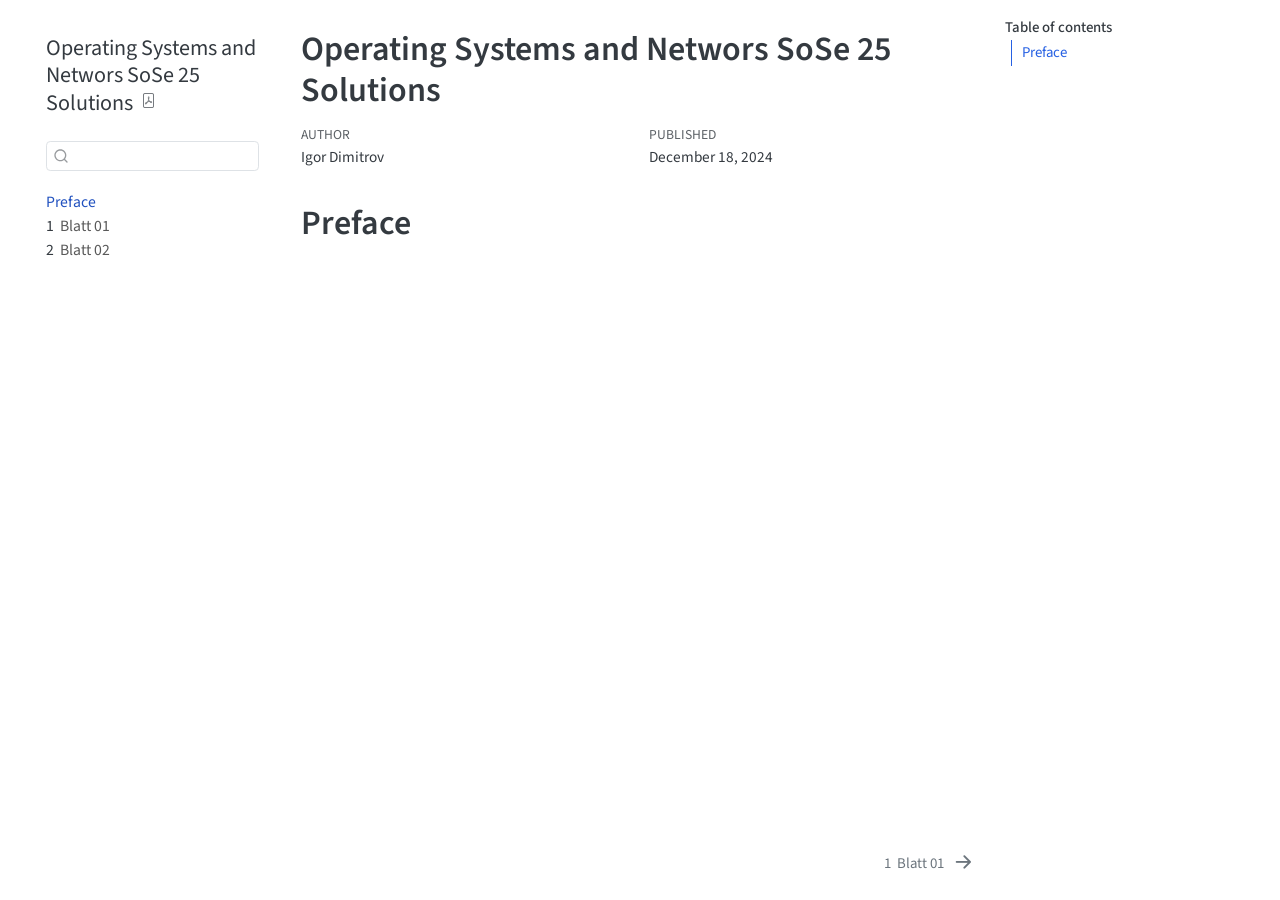
==== index.html @ e17707a0 "Built site for gh-pages" ====
<!DOCTYPE html>
<html xmlns="http://www.w3.org/1999/xhtml" lang="en" xml:lang="en"><head>

<meta charset="utf-8">
<meta name="generator" content="quarto-1.7.29">

<meta name="viewport" content="width=device-width, initial-scale=1.0, user-scalable=yes">

<meta name="author" content="Igor Dimitrov">
<meta name="dcterms.date" content="2024-12-18">

<title>Operating Systems and Networs SoSe 25 Solutions</title>
<style>
code{white-space: pre-wrap;}
span.smallcaps{font-variant: small-caps;}
div.columns{display: flex; gap: min(4vw, 1.5em);}
div.column{flex: auto; overflow-x: auto;}
div.hanging-indent{margin-left: 1.5em; text-indent: -1.5em;}
ul.task-list{list-style: none;}
ul.task-list li input[type="checkbox"] {
  width: 0.8em;
  margin: 0 0.8em 0.2em -1em; /* quarto-specific, see https://github.com/quarto-dev/quarto-cli/issues/4556 */ 
  vertical-align: middle;
}
</style>


<script src="site_libs/quarto-nav/quarto-nav.js"></script>
<script src="site_libs/quarto-nav/headroom.min.js"></script>
<script src="site_libs/clipboard/clipboard.min.js"></script>
<script src="site_libs/quarto-search/autocomplete.umd.js"></script>
<script src="site_libs/quarto-search/fuse.min.js"></script>
<script src="site_libs/quarto-search/quarto-search.js"></script>
<meta name="quarto:offset" content="./">
<link href="./sh01/01.html" rel="next">
<script src="site_libs/quarto-html/quarto.js" type="module"></script>
<script src="site_libs/quarto-html/tabsets/tabsets.js" type="module"></script>
<script src="site_libs/quarto-html/popper.min.js"></script>
<script src="site_libs/quarto-html/tippy.umd.min.js"></script>
<script src="site_libs/quarto-html/anchor.min.js"></script>
<link href="site_libs/quarto-html/tippy.css" rel="stylesheet">
<link href="site_libs/quarto-html/quarto-syntax-highlighting-0815c480559380816a4d1ea211a47e91.css" rel="stylesheet" id="quarto-text-highlighting-styles">
<script src="site_libs/bootstrap/bootstrap.min.js"></script>
<link href="site_libs/bootstrap/bootstrap-icons.css" rel="stylesheet">
<link href="site_libs/bootstrap/bootstrap-c3a2d651aa4395157ae7bfe663570641.min.css" rel="stylesheet" append-hash="true" id="quarto-bootstrap" data-mode="light">
<script id="quarto-search-options" type="application/json">{
  "location": "sidebar",
  "copy-button": false,
  "collapse-after": 3,
  "panel-placement": "start",
  "type": "textbox",
  "limit": 50,
  "keyboard-shortcut": [
    "f",
    "/",
    "s"
  ],
  "show-item-context": false,
  "language": {
    "search-no-results-text": "No results",
    "search-matching-documents-text": "matching documents",
    "search-copy-link-title": "Copy link to search",
    "search-hide-matches-text": "Hide additional matches",
    "search-more-match-text": "more match in this document",
    "search-more-matches-text": "more matches in this document",
    "search-clear-button-title": "Clear",
    "search-text-placeholder": "",
    "search-detached-cancel-button-title": "Cancel",
    "search-submit-button-title": "Submit",
    "search-label": "Search"
  }
}</script>


</head>

<body class="nav-sidebar floating quarto-light">

<div id="quarto-search-results"></div>
  <header id="quarto-header" class="headroom fixed-top">
  <nav class="quarto-secondary-nav">
    <div class="container-fluid d-flex">
      <button type="button" class="quarto-btn-toggle btn" data-bs-toggle="collapse" role="button" data-bs-target=".quarto-sidebar-collapse-item" aria-controls="quarto-sidebar" aria-expanded="false" aria-label="Toggle sidebar navigation" onclick="if (window.quartoToggleHeadroom) { window.quartoToggleHeadroom(); }">
        <i class="bi bi-layout-text-sidebar-reverse"></i>
      </button>
        <nav class="quarto-page-breadcrumbs" aria-label="breadcrumb"><ol class="breadcrumb"><li class="breadcrumb-item"><a href="./index.html">Preface</a></li></ol></nav>
        <a class="flex-grow-1" role="navigation" data-bs-toggle="collapse" data-bs-target=".quarto-sidebar-collapse-item" aria-controls="quarto-sidebar" aria-expanded="false" aria-label="Toggle sidebar navigation" onclick="if (window.quartoToggleHeadroom) { window.quartoToggleHeadroom(); }">      
        </a>
      <button type="button" class="btn quarto-search-button" aria-label="Search" onclick="window.quartoOpenSearch();">
        <i class="bi bi-search"></i>
      </button>
    </div>
  </nav>
</header>
<!-- content -->
<div id="quarto-content" class="quarto-container page-columns page-rows-contents page-layout-article">
<!-- sidebar -->
  <nav id="quarto-sidebar" class="sidebar collapse collapse-horizontal quarto-sidebar-collapse-item sidebar-navigation floating overflow-auto">
    <div class="pt-lg-2 mt-2 text-left sidebar-header">
    <div class="sidebar-title mb-0 py-0">
      <a href="./">Operating Systems and Networs SoSe 25 Solutions</a> 
        <div class="sidebar-tools-main">
    <a href="./Operating-Systems-and-Networs-SoSe-25-Solutions.pdf" title="Download PDF" class="quarto-navigation-tool px-1" aria-label="Download PDF"><i class="bi bi-file-pdf"></i></a>
</div>
    </div>
      </div>
        <div class="mt-2 flex-shrink-0 align-items-center">
        <div class="sidebar-search">
        <div id="quarto-search" class="" title="Search"></div>
        </div>
        </div>
    <div class="sidebar-menu-container"> 
    <ul class="list-unstyled mt-1">
        <li class="sidebar-item">
  <div class="sidebar-item-container"> 
  <a href="./index.html" class="sidebar-item-text sidebar-link active">
 <span class="menu-text">Preface</span></a>
  </div>
</li>
        <li class="sidebar-item">
  <div class="sidebar-item-container"> 
  <a href="./sh01/01.html" class="sidebar-item-text sidebar-link">
 <span class="menu-text"><span class="chapter-number">1</span>&nbsp; <span class="chapter-title">Blatt 01</span></span></a>
  </div>
</li>
        <li class="sidebar-item">
  <div class="sidebar-item-container"> 
  <a href="./sh02/02.html" class="sidebar-item-text sidebar-link">
 <span class="menu-text"><span class="chapter-number">2</span>&nbsp; <span class="chapter-title">Blatt 02</span></span></a>
  </div>
</li>
    </ul>
    </div>
</nav>
<div id="quarto-sidebar-glass" class="quarto-sidebar-collapse-item" data-bs-toggle="collapse" data-bs-target=".quarto-sidebar-collapse-item"></div>
<!-- margin-sidebar -->
    <div id="quarto-margin-sidebar" class="sidebar margin-sidebar">
        <nav id="TOC" role="doc-toc" class="toc-active">
    <h2 id="toc-title">Table of contents</h2>
   
  <ul>
  <li><a href="#preface" id="toc-preface" class="nav-link active" data-scroll-target="#preface">Preface</a></li>
  </ul>
</nav>
    </div>
<!-- main -->
<main class="content" id="quarto-document-content">

<header id="title-block-header" class="quarto-title-block default">
<div class="quarto-title">
<h1 class="title">Operating Systems and Networs SoSe 25 Solutions</h1>
</div>



<div class="quarto-title-meta">

    <div>
    <div class="quarto-title-meta-heading">Author</div>
    <div class="quarto-title-meta-contents">
             <p>Igor Dimitrov </p>
          </div>
  </div>
    
    <div>
    <div class="quarto-title-meta-heading">Published</div>
    <div class="quarto-title-meta-contents">
      <p class="date">December 18, 2024</p>
    </div>
  </div>
  
    
  </div>
  


</header>


<section id="preface" class="level1 unnumbered">
<h1 class="unnumbered">Preface</h1>


</section>

</main> <!-- /main -->
<script id="quarto-html-after-body" type="application/javascript">
  window.document.addEventListener("DOMContentLoaded", function (event) {
    const icon = "";
    const anchorJS = new window.AnchorJS();
    anchorJS.options = {
      placement: 'right',
      icon: icon
    };
    anchorJS.add('.anchored');
    const isCodeAnnotation = (el) => {
      for (const clz of el.classList) {
        if (clz.startsWith('code-annotation-')) {                     
          return true;
        }
      }
      return false;
    }
    const onCopySuccess = function(e) {
      // button target
      const button = e.trigger;
      // don't keep focus
      button.blur();
      // flash "checked"
      button.classList.add('code-copy-button-checked');
      var currentTitle = button.getAttribute("title");
      button.setAttribute("title", "Copied!");
      let tooltip;
      if (window.bootstrap) {
        button.setAttribute("data-bs-toggle", "tooltip");
        button.setAttribute("data-bs-placement", "left");
        button.setAttribute("data-bs-title", "Copied!");
        tooltip = new bootstrap.Tooltip(button, 
          { trigger: "manual", 
            customClass: "code-copy-button-tooltip",
            offset: [0, -8]});
        tooltip.show();    
      }
      setTimeout(function() {
        if (tooltip) {
          tooltip.hide();
          button.removeAttribute("data-bs-title");
          button.removeAttribute("data-bs-toggle");
          button.removeAttribute("data-bs-placement");
        }
        button.setAttribute("title", currentTitle);
        button.classList.remove('code-copy-button-checked');
      }, 1000);
      // clear code selection
      e.clearSelection();
    }
    const getTextToCopy = function(trigger) {
        const codeEl = trigger.previousElementSibling.cloneNode(true);
        for (const childEl of codeEl.children) {
          if (isCodeAnnotation(childEl)) {
            childEl.remove();
          }
        }
        return codeEl.innerText;
    }
    const clipboard = new window.ClipboardJS('.code-copy-button:not([data-in-quarto-modal])', {
      text: getTextToCopy
    });
    clipboard.on('success', onCopySuccess);
    if (window.document.getElementById('quarto-embedded-source-code-modal')) {
      const clipboardModal = new window.ClipboardJS('.code-copy-button[data-in-quarto-modal]', {
        text: getTextToCopy,
        container: window.document.getElementById('quarto-embedded-source-code-modal')
      });
      clipboardModal.on('success', onCopySuccess);
    }
      var localhostRegex = new RegExp(/^(?:http|https):\/\/localhost\:?[0-9]*\//);
      var mailtoRegex = new RegExp(/^mailto:/);
        var filterRegex = new RegExp('/' + window.location.host + '/');
      var isInternal = (href) => {
          return filterRegex.test(href) || localhostRegex.test(href) || mailtoRegex.test(href);
      }
      // Inspect non-navigation links and adorn them if external
     var links = window.document.querySelectorAll('a[href]:not(.nav-link):not(.navbar-brand):not(.toc-action):not(.sidebar-link):not(.sidebar-item-toggle):not(.pagination-link):not(.no-external):not([aria-hidden]):not(.dropdown-item):not(.quarto-navigation-tool):not(.about-link)');
      for (var i=0; i<links.length; i++) {
        const link = links[i];
        if (!isInternal(link.href)) {
          // undo the damage that might have been done by quarto-nav.js in the case of
          // links that we want to consider external
          if (link.dataset.originalHref !== undefined) {
            link.href = link.dataset.originalHref;
          }
        }
      }
    function tippyHover(el, contentFn, onTriggerFn, onUntriggerFn) {
      const config = {
        allowHTML: true,
        maxWidth: 500,
        delay: 100,
        arrow: false,
        appendTo: function(el) {
            return el.parentElement;
        },
        interactive: true,
        interactiveBorder: 10,
        theme: 'quarto',
        placement: 'bottom-start',
      };
      if (contentFn) {
        config.content = contentFn;
      }
      if (onTriggerFn) {
        config.onTrigger = onTriggerFn;
      }
      if (onUntriggerFn) {
        config.onUntrigger = onUntriggerFn;
      }
      window.tippy(el, config); 
    }
    const noterefs = window.document.querySelectorAll('a[role="doc-noteref"]');
    for (var i=0; i<noterefs.length; i++) {
      const ref = noterefs[i];
      tippyHover(ref, function() {
        // use id or data attribute instead here
        let href = ref.getAttribute('data-footnote-href') || ref.getAttribute('href');
        try { href = new URL(href).hash; } catch {}
        const id = href.replace(/^#\/?/, "");
        const note = window.document.getElementById(id);
        if (note) {
          return note.innerHTML;
        } else {
          return "";
        }
      });
    }
    const xrefs = window.document.querySelectorAll('a.quarto-xref');
    const processXRef = (id, note) => {
      // Strip column container classes
      const stripColumnClz = (el) => {
        el.classList.remove("page-full", "page-columns");
        if (el.children) {
          for (const child of el.children) {
            stripColumnClz(child);
          }
        }
      }
      stripColumnClz(note)
      if (id === null || id.startsWith('sec-')) {
        // Special case sections, only their first couple elements
        const container = document.createElement("div");
        if (note.children && note.children.length > 2) {
          container.appendChild(note.children[0].cloneNode(true));
          for (let i = 1; i < note.children.length; i++) {
            const child = note.children[i];
            if (child.tagName === "P" && child.innerText === "") {
              continue;
            } else {
              container.appendChild(child.cloneNode(true));
              break;
            }
          }
          if (window.Quarto?.typesetMath) {
            window.Quarto.typesetMath(container);
          }
          return container.innerHTML
        } else {
          if (window.Quarto?.typesetMath) {
            window.Quarto.typesetMath(note);
          }
          return note.innerHTML;
        }
      } else {
        // Remove any anchor links if they are present
        const anchorLink = note.querySelector('a.anchorjs-link');
        if (anchorLink) {
          anchorLink.remove();
        }
        if (window.Quarto?.typesetMath) {
          window.Quarto.typesetMath(note);
        }
        if (note.classList.contains("callout")) {
          return note.outerHTML;
        } else {
          return note.innerHTML;
        }
      }
    }
    for (var i=0; i<xrefs.length; i++) {
      const xref = xrefs[i];
      tippyHover(xref, undefined, function(instance) {
        instance.disable();
        let url = xref.getAttribute('href');
        let hash = undefined; 
        if (url.startsWith('#')) {
          hash = url;
        } else {
          try { hash = new URL(url).hash; } catch {}
        }
        if (hash) {
          const id = hash.replace(/^#\/?/, "");
          const note = window.document.getElementById(id);
          if (note !== null) {
            try {
              const html = processXRef(id, note.cloneNode(true));
              instance.setContent(html);
            } finally {
              instance.enable();
              instance.show();
            }
          } else {
            // See if we can fetch this
            fetch(url.split('#')[0])
            .then(res => res.text())
            .then(html => {
              const parser = new DOMParser();
              const htmlDoc = parser.parseFromString(html, "text/html");
              const note = htmlDoc.getElementById(id);
              if (note !== null) {
                const html = processXRef(id, note);
                instance.setContent(html);
              } 
            }).finally(() => {
              instance.enable();
              instance.show();
            });
          }
        } else {
          // See if we can fetch a full url (with no hash to target)
          // This is a special case and we should probably do some content thinning / targeting
          fetch(url)
          .then(res => res.text())
          .then(html => {
            const parser = new DOMParser();
            const htmlDoc = parser.parseFromString(html, "text/html");
            const note = htmlDoc.querySelector('main.content');
            if (note !== null) {
              // This should only happen for chapter cross references
              // (since there is no id in the URL)
              // remove the first header
              if (note.children.length > 0 && note.children[0].tagName === "HEADER") {
                note.children[0].remove();
              }
              const html = processXRef(null, note);
              instance.setContent(html);
            } 
          }).finally(() => {
            instance.enable();
            instance.show();
          });
        }
      }, function(instance) {
      });
    }
        let selectedAnnoteEl;
        const selectorForAnnotation = ( cell, annotation) => {
          let cellAttr = 'data-code-cell="' + cell + '"';
          let lineAttr = 'data-code-annotation="' +  annotation + '"';
          const selector = 'span[' + cellAttr + '][' + lineAttr + ']';
          return selector;
        }
        const selectCodeLines = (annoteEl) => {
          const doc = window.document;
          const targetCell = annoteEl.getAttribute("data-target-cell");
          const targetAnnotation = annoteEl.getAttribute("data-target-annotation");
          const annoteSpan = window.document.querySelector(selectorForAnnotation(targetCell, targetAnnotation));
          const lines = annoteSpan.getAttribute("data-code-lines").split(",");
          const lineIds = lines.map((line) => {
            return targetCell + "-" + line;
          })
          let top = null;
          let height = null;
          let parent = null;
          if (lineIds.length > 0) {
              //compute the position of the single el (top and bottom and make a div)
              const el = window.document.getElementById(lineIds[0]);
              top = el.offsetTop;
              height = el.offsetHeight;
              parent = el.parentElement.parentElement;
            if (lineIds.length > 1) {
              const lastEl = window.document.getElementById(lineIds[lineIds.length - 1]);
              const bottom = lastEl.offsetTop + lastEl.offsetHeight;
              height = bottom - top;
            }
            if (top !== null && height !== null && parent !== null) {
              // cook up a div (if necessary) and position it 
              let div = window.document.getElementById("code-annotation-line-highlight");
              if (div === null) {
                div = window.document.createElement("div");
                div.setAttribute("id", "code-annotation-line-highlight");
                div.style.position = 'absolute';
                parent.appendChild(div);
              }
              div.style.top = top - 2 + "px";
              div.style.height = height + 4 + "px";
              div.style.left = 0;
              let gutterDiv = window.document.getElementById("code-annotation-line-highlight-gutter");
              if (gutterDiv === null) {
                gutterDiv = window.document.createElement("div");
                gutterDiv.setAttribute("id", "code-annotation-line-highlight-gutter");
                gutterDiv.style.position = 'absolute';
                const codeCell = window.document.getElementById(targetCell);
                const gutter = codeCell.querySelector('.code-annotation-gutter');
                gutter.appendChild(gutterDiv);
              }
              gutterDiv.style.top = top - 2 + "px";
              gutterDiv.style.height = height + 4 + "px";
            }
            selectedAnnoteEl = annoteEl;
          }
        };
        const unselectCodeLines = () => {
          const elementsIds = ["code-annotation-line-highlight", "code-annotation-line-highlight-gutter"];
          elementsIds.forEach((elId) => {
            const div = window.document.getElementById(elId);
            if (div) {
              div.remove();
            }
          });
          selectedAnnoteEl = undefined;
        };
          // Handle positioning of the toggle
      window.addEventListener(
        "resize",
        throttle(() => {
          elRect = undefined;
          if (selectedAnnoteEl) {
            selectCodeLines(selectedAnnoteEl);
          }
        }, 10)
      );
      function throttle(fn, ms) {
      let throttle = false;
      let timer;
        return (...args) => {
          if(!throttle) { // first call gets through
              fn.apply(this, args);
              throttle = true;
          } else { // all the others get throttled
              if(timer) clearTimeout(timer); // cancel #2
              timer = setTimeout(() => {
                fn.apply(this, args);
                timer = throttle = false;
              }, ms);
          }
        };
      }
        // Attach click handler to the DT
        const annoteDls = window.document.querySelectorAll('dt[data-target-cell]');
        for (const annoteDlNode of annoteDls) {
          annoteDlNode.addEventListener('click', (event) => {
            const clickedEl = event.target;
            if (clickedEl !== selectedAnnoteEl) {
              unselectCodeLines();
              const activeEl = window.document.querySelector('dt[data-target-cell].code-annotation-active');
              if (activeEl) {
                activeEl.classList.remove('code-annotation-active');
              }
              selectCodeLines(clickedEl);
              clickedEl.classList.add('code-annotation-active');
            } else {
              // Unselect the line
              unselectCodeLines();
              clickedEl.classList.remove('code-annotation-active');
            }
          });
        }
    const findCites = (el) => {
      const parentEl = el.parentElement;
      if (parentEl) {
        const cites = parentEl.dataset.cites;
        if (cites) {
          return {
            el,
            cites: cites.split(' ')
          };
        } else {
          return findCites(el.parentElement)
        }
      } else {
        return undefined;
      }
    };
    var bibliorefs = window.document.querySelectorAll('a[role="doc-biblioref"]');
    for (var i=0; i<bibliorefs.length; i++) {
      const ref = bibliorefs[i];
      const citeInfo = findCites(ref);
      if (citeInfo) {
        tippyHover(citeInfo.el, function() {
          var popup = window.document.createElement('div');
          citeInfo.cites.forEach(function(cite) {
            var citeDiv = window.document.createElement('div');
            citeDiv.classList.add('hanging-indent');
            citeDiv.classList.add('csl-entry');
            var biblioDiv = window.document.getElementById('ref-' + cite);
            if (biblioDiv) {
              citeDiv.innerHTML = biblioDiv.innerHTML;
            }
            popup.appendChild(citeDiv);
          });
          return popup.innerHTML;
        });
      }
    }
  });
  </script>
<nav class="page-navigation">
  <div class="nav-page nav-page-previous">
  </div>
  <div class="nav-page nav-page-next">
      <a href="./sh01/01.html" class="pagination-link" aria-label="Blatt 01">
        <span class="nav-page-text"><span class="chapter-number">1</span>&nbsp; <span class="chapter-title">Blatt 01</span></span> <i class="bi bi-arrow-right-short"></i>
      </a>
  </div>
</nav>
</div> <!-- /content -->




</body></html>
---- site_libs/quarto-html/tippy.css ----
.tippy-box[data-animation=fade][data-state=hidden]{opacity:0}[data-tippy-root]{max-width:calc(100vw - 10px)}.tippy-box{position:relative;background-color:#333;color:#fff;border-radius:4px;font-size:14px;line-height:1.4;white-space:normal;outline:0;transition-property:transform,visibility,opacity}.tippy-box[data-placement^=top]>.tippy-arrow{bottom:0}.tippy-box[data-placement^=top]>.tippy-arrow:before{bottom:-7px;left:0;border-width:8px 8px 0;border-top-color:initial;transform-origin:center top}.tippy-box[data-placement^=bottom]>.tippy-arrow{top:0}.tippy-box[data-placement^=bottom]>.tippy-arrow:before{top:-7px;left:0;border-width:0 8px 8px;border-bottom-color:initial;transform-origin:center bottom}.tippy-box[data-placement^=left]>.tippy-arrow{right:0}.tippy-box[data-placement^=left]>.tippy-arrow:before{border-width:8px 0 8px 8px;border-left-color:initial;right:-7px;transform-origin:center left}.tippy-box[data-placement^=right]>.tippy-arrow{left:0}.tippy-box[data-placement^=right]>.tippy-arrow:before{left:-7px;border-width:8px 8px 8px 0;border-right-color:initial;transform-origin:center right}.tippy-box[data-inertia][data-state=visible]{transition-timing-function:cubic-bezier(.54,1.5,.38,1.11)}.tippy-arrow{width:16px;height:16px;color:#333}.tippy-arrow:before{content:"";position:absolute;border-color:transparent;border-style:solid}.tippy-content{position:relative;padding:5px 9px;z-index:1}
---- site_libs/quarto-html/quarto-syntax-highlighting-0815c480559380816a4d1ea211a47e91.css ----
/* quarto syntax highlight colors */
:root {
  --quarto-hl-ot-color: #003B4F;
  --quarto-hl-at-color: #657422;
  --quarto-hl-ss-color: #20794D;
  --quarto-hl-an-color: #5E5E5E;
  --quarto-hl-fu-color: #4758AB;
  --quarto-hl-st-color: #20794D;
  --quarto-hl-cf-color: #003B4F;
  --quarto-hl-op-color: #5E5E5E;
  --quarto-hl-er-color: #AD0000;
  --quarto-hl-bn-color: #AD0000;
  --quarto-hl-al-color: #AD0000;
  --quarto-hl-va-color: #111111;
  --quarto-hl-bu-color: inherit;
  --quarto-hl-ex-color: inherit;
  --quarto-hl-pp-color: #AD0000;
  --quarto-hl-in-color: #5E5E5E;
  --quarto-hl-vs-color: #20794D;
  --quarto-hl-wa-color: #5E5E5E;
  --quarto-hl-do-color: #5E5E5E;
  --quarto-hl-im-color: #00769E;
  --quarto-hl-ch-color: #20794D;
  --quarto-hl-dt-color: #AD0000;
  --quarto-hl-fl-color: #AD0000;
  --quarto-hl-co-color: #5E5E5E;
  --quarto-hl-cv-color: #5E5E5E;
  --quarto-hl-cn-color: #8f5902;
  --quarto-hl-sc-color: #5E5E5E;
  --quarto-hl-dv-color: #AD0000;
  --quarto-hl-kw-color: #003B4F;
}

/* other quarto variables */
:root {
  --quarto-font-monospace: SFMono-Regular, Menlo, Monaco, Consolas, "Liberation Mono", "Courier New", monospace;
}

/* syntax highlight based on Pandoc's rules */
pre > code.sourceCode > span {
  color: #003B4F;
}

code.sourceCode > span {
  color: #003B4F;
}

div.sourceCode,
div.sourceCode pre.sourceCode {
  color: #003B4F;
}

/* Normal */
code span {
  color: #003B4F;
}

/* Alert */
code span.al {
  color: #AD0000;
  font-style: inherit;
}

/* Annotation */
code span.an {
  color: #5E5E5E;
  font-style: inherit;
}

/* Attribute */
code span.at {
  color: #657422;
  font-style: inherit;
}

/* BaseN */
code span.bn {
  color: #AD0000;
  font-style: inherit;
}

/* BuiltIn */
code span.bu {
  font-style: inherit;
}

/* ControlFlow */
code span.cf {
  color: #003B4F;
  font-weight: bold;
  font-style: inherit;
}

/* Char */
code span.ch {
  color: #20794D;
  font-style: inherit;
}

/* Constant */
code span.cn {
  color: #8f5902;
  font-style: inherit;
}

/* Comment */
code span.co {
  color: #5E5E5E;
  font-style: inherit;
}

/* CommentVar */
code span.cv {
  color: #5E5E5E;
  font-style: italic;
}

/* Documentation */
code span.do {
  color: #5E5E5E;
  font-style: italic;
}

/* DataType */
code span.dt {
  color: #AD0000;
  font-style: inherit;
}

/* DecVal */
code span.dv {
  color: #AD0000;
  font-style: inherit;
}

/* Error */
code span.er {
  color: #AD0000;
  font-style: inherit;
}

/* Extension */
code span.ex {
  font-style: inherit;
}

/* Float */
code span.fl {
  color: #AD0000;
  font-style: inherit;
}

/* Function */
code span.fu {
  color: #4758AB;
  font-style: inherit;
}

/* Import */
code span.im {
  color: #00769E;
  font-style: inherit;
}

/* Information */
code span.in {
  color: #5E5E5E;
  font-style: inherit;
}

/* Keyword */
code span.kw {
  color: #003B4F;
  font-weight: bold;
  font-style: inherit;
}

/* Operator */
code span.op {
  color: #5E5E5E;
  font-style: inherit;
}

/* Other */
code span.ot {
  color: #003B4F;
  font-style: inherit;
}

/* Preprocessor */
code span.pp {
  color: #AD0000;
  font-style: inherit;
}

/* SpecialChar */
code span.sc {
  color: #5E5E5E;
  font-style: inherit;
}

/* SpecialString */
code span.ss {
  color: #20794D;
  font-style: inherit;
}

/* String */
code span.st {
  color: #20794D;
  font-style: inherit;
}

/* Variable */
code span.va {
  color: #111111;
  font-style: inherit;
}

/* VerbatimString */
code span.vs {
  color: #20794D;
  font-style: inherit;
}

/* Warning */
code span.wa {
  color: #5E5E5E;
  font-style: italic;
}

.prevent-inlining {
  content: "</";
}

/*# sourceMappingURL=d398365ccb532ba00fe56d6aa1025863.css.map */
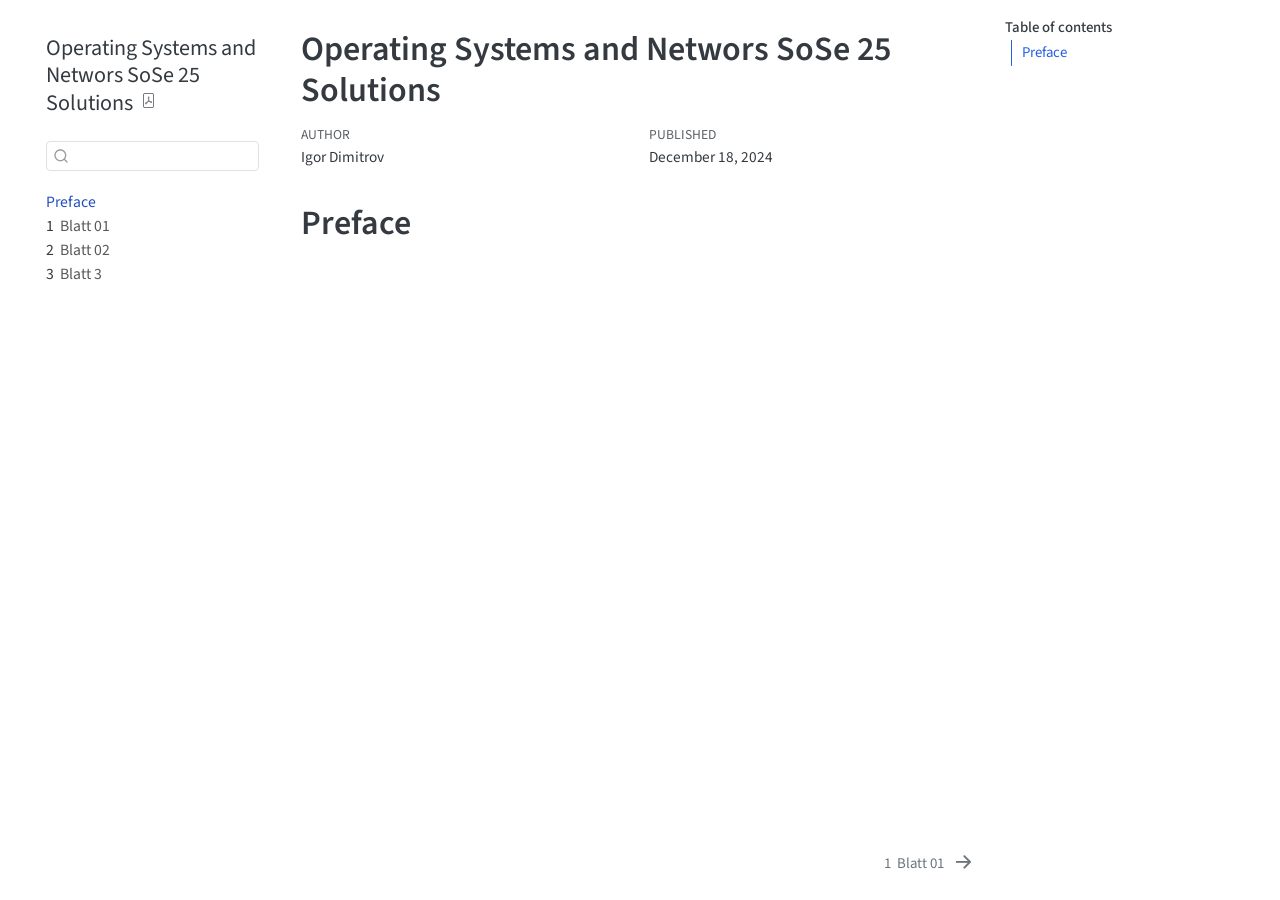
==== commit 6fd6b66f: "Built site for gh-pages" ====
--- a/index.html
+++ b/index.html
@@ -127,6 +127,12 @@
   <div class="sidebar-item-container"> 
   <a href="./sh02/02.html" class="sidebar-item-text sidebar-link">
  <span class="menu-text"><span class="chapter-number">2</span>&nbsp; <span class="chapter-title">Blatt 02</span></span></a>
+  </div>
+</li>
+        <li class="sidebar-item">
+  <div class="sidebar-item-container"> 
+  <a href="./sh03/03.html" class="sidebar-item-text sidebar-link">
+ <span class="menu-text"><span class="chapter-number">3</span>&nbsp; <span class="chapter-title">Blatt 3</span></span></a>
   </div>
 </li>
     </ul>
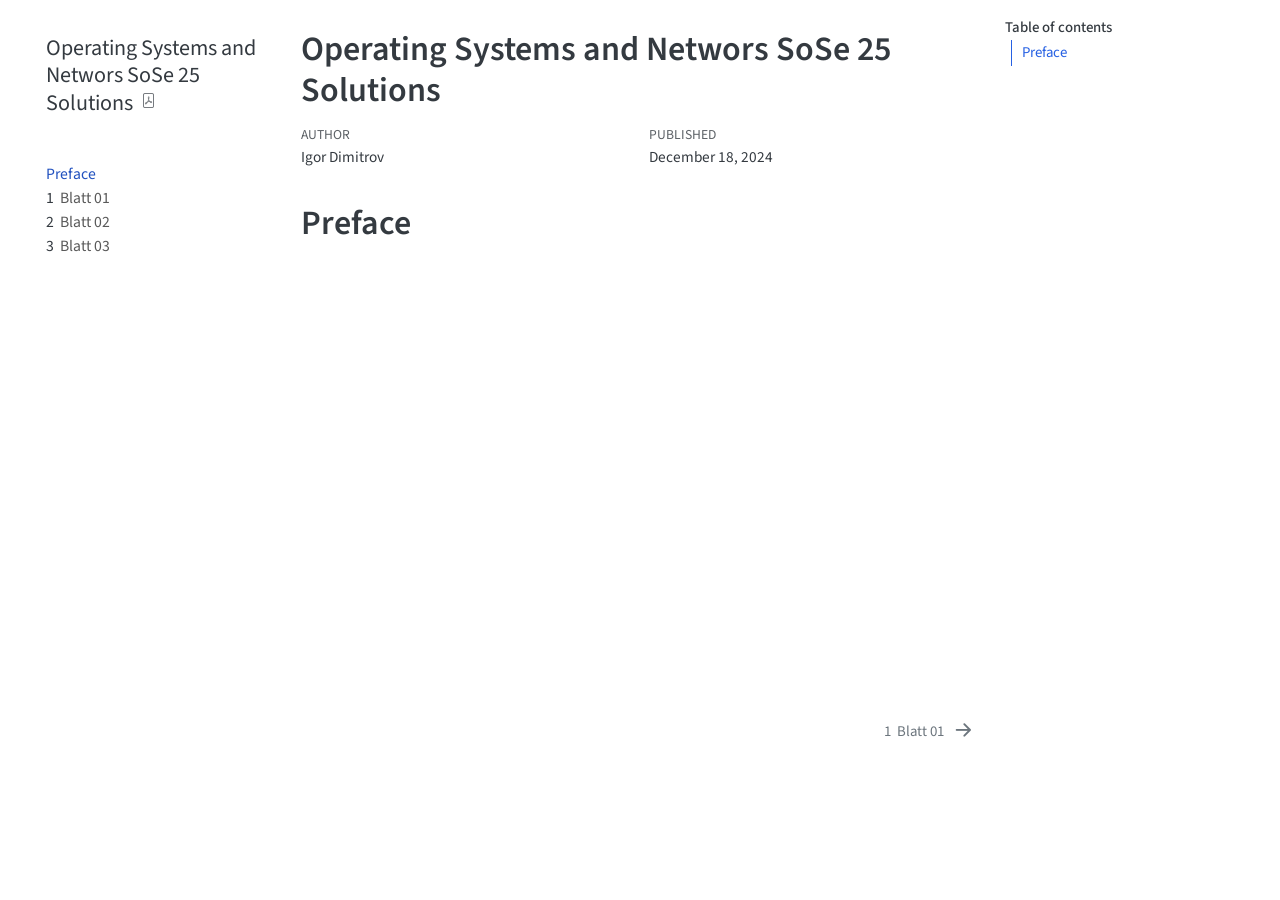
==== commit ef00a7cd: "Built site for gh-pages" ====
--- a/index.html
+++ b/index.html
@@ -2,7 +2,7 @@
 <html xmlns="http://www.w3.org/1999/xhtml" lang="en" xml:lang="en"><head>
 
 <meta charset="utf-8">
-<meta name="generator" content="quarto-1.7.29">
+<meta name="generator" content="quarto-1.4.553">
 
 <meta name="viewport" content="width=device-width, initial-scale=1.0, user-scalable=yes">
 
@@ -33,16 +33,15 @@
 <script src="site_libs/quarto-search/quarto-search.js"></script>
 <meta name="quarto:offset" content="./">
 <link href="./sh01/01.html" rel="next">
-<script src="site_libs/quarto-html/quarto.js" type="module"></script>
-<script src="site_libs/quarto-html/tabsets/tabsets.js" type="module"></script>
+<script src="site_libs/quarto-html/quarto.js"></script>
 <script src="site_libs/quarto-html/popper.min.js"></script>
 <script src="site_libs/quarto-html/tippy.umd.min.js"></script>
 <script src="site_libs/quarto-html/anchor.min.js"></script>
 <link href="site_libs/quarto-html/tippy.css" rel="stylesheet">
-<link href="site_libs/quarto-html/quarto-syntax-highlighting-0815c480559380816a4d1ea211a47e91.css" rel="stylesheet" id="quarto-text-highlighting-styles">
+<link href="site_libs/quarto-html/quarto-syntax-highlighting.css" rel="stylesheet" id="quarto-text-highlighting-styles">
 <script src="site_libs/bootstrap/bootstrap.min.js"></script>
 <link href="site_libs/bootstrap/bootstrap-icons.css" rel="stylesheet">
-<link href="site_libs/bootstrap/bootstrap-c3a2d651aa4395157ae7bfe663570641.min.css" rel="stylesheet" append-hash="true" id="quarto-bootstrap" data-mode="light">
+<link href="site_libs/bootstrap/bootstrap.min.css" rel="stylesheet" id="quarto-bootstrap" data-mode="light">
 <script id="quarto-search-options" type="application/json">{
   "location": "sidebar",
   "copy-button": false,
@@ -74,19 +73,19 @@
 
 </head>
 
-<body class="nav-sidebar floating quarto-light">
+<body class="nav-sidebar floating">
 
 <div id="quarto-search-results"></div>
   <header id="quarto-header" class="headroom fixed-top">
   <nav class="quarto-secondary-nav">
     <div class="container-fluid d-flex">
-      <button type="button" class="quarto-btn-toggle btn" data-bs-toggle="collapse" role="button" data-bs-target=".quarto-sidebar-collapse-item" aria-controls="quarto-sidebar" aria-expanded="false" aria-label="Toggle sidebar navigation" onclick="if (window.quartoToggleHeadroom) { window.quartoToggleHeadroom(); }">
+      <button type="button" class="quarto-btn-toggle btn" data-bs-toggle="collapse" data-bs-target=".quarto-sidebar-collapse-item" aria-controls="quarto-sidebar" aria-expanded="false" aria-label="Toggle sidebar navigation" onclick="if (window.quartoToggleHeadroom) { window.quartoToggleHeadroom(); }">
         <i class="bi bi-layout-text-sidebar-reverse"></i>
       </button>
         <nav class="quarto-page-breadcrumbs" aria-label="breadcrumb"><ol class="breadcrumb"><li class="breadcrumb-item"><a href="./index.html">Preface</a></li></ol></nav>
-        <a class="flex-grow-1" role="navigation" data-bs-toggle="collapse" data-bs-target=".quarto-sidebar-collapse-item" aria-controls="quarto-sidebar" aria-expanded="false" aria-label="Toggle sidebar navigation" onclick="if (window.quartoToggleHeadroom) { window.quartoToggleHeadroom(); }">      
+        <a class="flex-grow-1" role="button" data-bs-toggle="collapse" data-bs-target=".quarto-sidebar-collapse-item" aria-controls="quarto-sidebar" aria-expanded="false" aria-label="Toggle sidebar navigation" onclick="if (window.quartoToggleHeadroom) { window.quartoToggleHeadroom(); }">      
         </a>
-      <button type="button" class="btn quarto-search-button" aria-label="Search" onclick="window.quartoOpenSearch();">
+      <button type="button" class="btn quarto-search-button" aria-label="" onclick="window.quartoOpenSearch();">
         <i class="bi bi-search"></i>
       </button>
     </div>
@@ -132,7 +131,7 @@
         <li class="sidebar-item">
   <div class="sidebar-item-container"> 
   <a href="./sh03/03.html" class="sidebar-item-text sidebar-link">
- <span class="menu-text"><span class="chapter-number">3</span>&nbsp; <span class="chapter-title">Blatt 3</span></span></a>
+ <span class="menu-text"><span class="chapter-number">3</span>&nbsp; <span class="chapter-title">Blatt 03</span></span></a>
   </div>
 </li>
     </ul>
@@ -191,242 +190,228 @@
 
 </main> <!-- /main -->
 <script id="quarto-html-after-body" type="application/javascript">
-  window.document.addEventListener("DOMContentLoaded", function (event) {
-    const icon = "";
-    const anchorJS = new window.AnchorJS();
-    anchorJS.options = {
-      placement: 'right',
-      icon: icon
+window.document.addEventListener("DOMContentLoaded", function (event) {
+  const toggleBodyColorMode = (bsSheetEl) => {
+    const mode = bsSheetEl.getAttribute("data-mode");
+    const bodyEl = window.document.querySelector("body");
+    if (mode === "dark") {
+      bodyEl.classList.add("quarto-dark");
+      bodyEl.classList.remove("quarto-light");
+    } else {
+      bodyEl.classList.add("quarto-light");
+      bodyEl.classList.remove("quarto-dark");
+    }
+  }
+  const toggleBodyColorPrimary = () => {
+    const bsSheetEl = window.document.querySelector("link#quarto-bootstrap");
+    if (bsSheetEl) {
+      toggleBodyColorMode(bsSheetEl);
+    }
+  }
+  toggleBodyColorPrimary();  
+  const icon = "";
+  const anchorJS = new window.AnchorJS();
+  anchorJS.options = {
+    placement: 'right',
+    icon: icon
+  };
+  anchorJS.add('.anchored');
+  const isCodeAnnotation = (el) => {
+    for (const clz of el.classList) {
+      if (clz.startsWith('code-annotation-')) {                     
+        return true;
+      }
+    }
+    return false;
+  }
+  const clipboard = new window.ClipboardJS('.code-copy-button', {
+    text: function(trigger) {
+      const codeEl = trigger.previousElementSibling.cloneNode(true);
+      for (const childEl of codeEl.children) {
+        if (isCodeAnnotation(childEl)) {
+          childEl.remove();
+        }
+      }
+      return codeEl.innerText;
+    }
+  });
+  clipboard.on('success', function(e) {
+    // button target
+    const button = e.trigger;
+    // don't keep focus
+    button.blur();
+    // flash "checked"
+    button.classList.add('code-copy-button-checked');
+    var currentTitle = button.getAttribute("title");
+    button.setAttribute("title", "Copied!");
+    let tooltip;
+    if (window.bootstrap) {
+      button.setAttribute("data-bs-toggle", "tooltip");
+      button.setAttribute("data-bs-placement", "left");
+      button.setAttribute("data-bs-title", "Copied!");
+      tooltip = new bootstrap.Tooltip(button, 
+        { trigger: "manual", 
+          customClass: "code-copy-button-tooltip",
+          offset: [0, -8]});
+      tooltip.show();    
+    }
+    setTimeout(function() {
+      if (tooltip) {
+        tooltip.hide();
+        button.removeAttribute("data-bs-title");
+        button.removeAttribute("data-bs-toggle");
+        button.removeAttribute("data-bs-placement");
+      }
+      button.setAttribute("title", currentTitle);
+      button.classList.remove('code-copy-button-checked');
+    }, 1000);
+    // clear code selection
+    e.clearSelection();
+  });
+    var localhostRegex = new RegExp(/^(?:http|https):\/\/localhost\:?[0-9]*\//);
+    var mailtoRegex = new RegExp(/^mailto:/);
+      var filterRegex = new RegExp('/' + window.location.host + '/');
+    var isInternal = (href) => {
+        return filterRegex.test(href) || localhostRegex.test(href) || mailtoRegex.test(href);
+    }
+    // Inspect non-navigation links and adorn them if external
+ 	var links = window.document.querySelectorAll('a[href]:not(.nav-link):not(.navbar-brand):not(.toc-action):not(.sidebar-link):not(.sidebar-item-toggle):not(.pagination-link):not(.no-external):not([aria-hidden]):not(.dropdown-item):not(.quarto-navigation-tool)');
+    for (var i=0; i<links.length; i++) {
+      const link = links[i];
+      if (!isInternal(link.href)) {
+        // undo the damage that might have been done by quarto-nav.js in the case of
+        // links that we want to consider external
+        if (link.dataset.originalHref !== undefined) {
+          link.href = link.dataset.originalHref;
+        }
+      }
+    }
+  function tippyHover(el, contentFn, onTriggerFn, onUntriggerFn) {
+    const config = {
+      allowHTML: true,
+      maxWidth: 500,
+      delay: 100,
+      arrow: false,
+      appendTo: function(el) {
+          return el.parentElement;
+      },
+      interactive: true,
+      interactiveBorder: 10,
+      theme: 'quarto',
+      placement: 'bottom-start',
     };
-    anchorJS.add('.anchored');
-    const isCodeAnnotation = (el) => {
-      for (const clz of el.classList) {
-        if (clz.startsWith('code-annotation-')) {                     
-          return true;
-        }
-      }
-      return false;
-    }
-    const onCopySuccess = function(e) {
-      // button target
-      const button = e.trigger;
-      // don't keep focus
-      button.blur();
-      // flash "checked"
-      button.classList.add('code-copy-button-checked');
-      var currentTitle = button.getAttribute("title");
-      button.setAttribute("title", "Copied!");
-      let tooltip;
-      if (window.bootstrap) {
-        button.setAttribute("data-bs-toggle", "tooltip");
-        button.setAttribute("data-bs-placement", "left");
-        button.setAttribute("data-bs-title", "Copied!");
-        tooltip = new bootstrap.Tooltip(button, 
-          { trigger: "manual", 
-            customClass: "code-copy-button-tooltip",
-            offset: [0, -8]});
-        tooltip.show();    
-      }
-      setTimeout(function() {
-        if (tooltip) {
-          tooltip.hide();
-          button.removeAttribute("data-bs-title");
-          button.removeAttribute("data-bs-toggle");
-          button.removeAttribute("data-bs-placement");
-        }
-        button.setAttribute("title", currentTitle);
-        button.classList.remove('code-copy-button-checked');
-      }, 1000);
-      // clear code selection
-      e.clearSelection();
-    }
-    const getTextToCopy = function(trigger) {
-        const codeEl = trigger.previousElementSibling.cloneNode(true);
-        for (const childEl of codeEl.children) {
-          if (isCodeAnnotation(childEl)) {
-            childEl.remove();
+    if (contentFn) {
+      config.content = contentFn;
+    }
+    if (onTriggerFn) {
+      config.onTrigger = onTriggerFn;
+    }
+    if (onUntriggerFn) {
+      config.onUntrigger = onUntriggerFn;
+    }
+    window.tippy(el, config); 
+  }
+  const noterefs = window.document.querySelectorAll('a[role="doc-noteref"]');
+  for (var i=0; i<noterefs.length; i++) {
+    const ref = noterefs[i];
+    tippyHover(ref, function() {
+      // use id or data attribute instead here
+      let href = ref.getAttribute('data-footnote-href') || ref.getAttribute('href');
+      try { href = new URL(href).hash; } catch {}
+      const id = href.replace(/^#\/?/, "");
+      const note = window.document.getElementById(id);
+      if (note) {
+        return note.innerHTML;
+      } else {
+        return "";
+      }
+    });
+  }
+  const xrefs = window.document.querySelectorAll('a.quarto-xref');
+  const processXRef = (id, note) => {
+    // Strip column container classes
+    const stripColumnClz = (el) => {
+      el.classList.remove("page-full", "page-columns");
+      if (el.children) {
+        for (const child of el.children) {
+          stripColumnClz(child);
+        }
+      }
+    }
+    stripColumnClz(note)
+    if (id === null || id.startsWith('sec-')) {
+      // Special case sections, only their first couple elements
+      const container = document.createElement("div");
+      if (note.children && note.children.length > 2) {
+        container.appendChild(note.children[0].cloneNode(true));
+        for (let i = 1; i < note.children.length; i++) {
+          const child = note.children[i];
+          if (child.tagName === "P" && child.innerText === "") {
+            continue;
+          } else {
+            container.appendChild(child.cloneNode(true));
+            break;
           }
         }
-        return codeEl.innerText;
-    }
-    const clipboard = new window.ClipboardJS('.code-copy-button:not([data-in-quarto-modal])', {
-      text: getTextToCopy
-    });
-    clipboard.on('success', onCopySuccess);
-    if (window.document.getElementById('quarto-embedded-source-code-modal')) {
-      const clipboardModal = new window.ClipboardJS('.code-copy-button[data-in-quarto-modal]', {
-        text: getTextToCopy,
-        container: window.document.getElementById('quarto-embedded-source-code-modal')
-      });
-      clipboardModal.on('success', onCopySuccess);
-    }
-      var localhostRegex = new RegExp(/^(?:http|https):\/\/localhost\:?[0-9]*\//);
-      var mailtoRegex = new RegExp(/^mailto:/);
-        var filterRegex = new RegExp('/' + window.location.host + '/');
-      var isInternal = (href) => {
-          return filterRegex.test(href) || localhostRegex.test(href) || mailtoRegex.test(href);
-      }
-      // Inspect non-navigation links and adorn them if external
-     var links = window.document.querySelectorAll('a[href]:not(.nav-link):not(.navbar-brand):not(.toc-action):not(.sidebar-link):not(.sidebar-item-toggle):not(.pagination-link):not(.no-external):not([aria-hidden]):not(.dropdown-item):not(.quarto-navigation-tool):not(.about-link)');
-      for (var i=0; i<links.length; i++) {
-        const link = links[i];
-        if (!isInternal(link.href)) {
-          // undo the damage that might have been done by quarto-nav.js in the case of
-          // links that we want to consider external
-          if (link.dataset.originalHref !== undefined) {
-            link.href = link.dataset.originalHref;
-          }
-        }
-      }
-    function tippyHover(el, contentFn, onTriggerFn, onUntriggerFn) {
-      const config = {
-        allowHTML: true,
-        maxWidth: 500,
-        delay: 100,
-        arrow: false,
-        appendTo: function(el) {
-            return el.parentElement;
-        },
-        interactive: true,
-        interactiveBorder: 10,
-        theme: 'quarto',
-        placement: 'bottom-start',
-      };
-      if (contentFn) {
-        config.content = contentFn;
-      }
-      if (onTriggerFn) {
-        config.onTrigger = onTriggerFn;
-      }
-      if (onUntriggerFn) {
-        config.onUntrigger = onUntriggerFn;
-      }
-      window.tippy(el, config); 
-    }
-    const noterefs = window.document.querySelectorAll('a[role="doc-noteref"]');
-    for (var i=0; i<noterefs.length; i++) {
-      const ref = noterefs[i];
-      tippyHover(ref, function() {
-        // use id or data attribute instead here
-        let href = ref.getAttribute('data-footnote-href') || ref.getAttribute('href');
-        try { href = new URL(href).hash; } catch {}
-        const id = href.replace(/^#\/?/, "");
-        const note = window.document.getElementById(id);
-        if (note) {
-          return note.innerHTML;
-        } else {
-          return "";
-        }
-      });
-    }
-    const xrefs = window.document.querySelectorAll('a.quarto-xref');
-    const processXRef = (id, note) => {
-      // Strip column container classes
-      const stripColumnClz = (el) => {
-        el.classList.remove("page-full", "page-columns");
-        if (el.children) {
-          for (const child of el.children) {
-            stripColumnClz(child);
-          }
-        }
-      }
-      stripColumnClz(note)
-      if (id === null || id.startsWith('sec-')) {
-        // Special case sections, only their first couple elements
-        const container = document.createElement("div");
-        if (note.children && note.children.length > 2) {
-          container.appendChild(note.children[0].cloneNode(true));
-          for (let i = 1; i < note.children.length; i++) {
-            const child = note.children[i];
-            if (child.tagName === "P" && child.innerText === "") {
-              continue;
-            } else {
-              container.appendChild(child.cloneNode(true));
-              break;
-            }
-          }
-          if (window.Quarto?.typesetMath) {
-            window.Quarto.typesetMath(container);
-          }
-          return container.innerHTML
-        } else {
-          if (window.Quarto?.typesetMath) {
-            window.Quarto.typesetMath(note);
-          }
-          return note.innerHTML;
-        }
+        if (window.Quarto?.typesetMath) {
+          window.Quarto.typesetMath(container);
+        }
+        return container.innerHTML
       } else {
-        // Remove any anchor links if they are present
-        const anchorLink = note.querySelector('a.anchorjs-link');
-        if (anchorLink) {
-          anchorLink.remove();
-        }
         if (window.Quarto?.typesetMath) {
           window.Quarto.typesetMath(note);
         }
-        if (note.classList.contains("callout")) {
-          return note.outerHTML;
-        } else {
-          return note.innerHTML;
-        }
-      }
-    }
-    for (var i=0; i<xrefs.length; i++) {
-      const xref = xrefs[i];
-      tippyHover(xref, undefined, function(instance) {
-        instance.disable();
-        let url = xref.getAttribute('href');
-        let hash = undefined; 
-        if (url.startsWith('#')) {
-          hash = url;
-        } else {
-          try { hash = new URL(url).hash; } catch {}
-        }
-        if (hash) {
-          const id = hash.replace(/^#\/?/, "");
-          const note = window.document.getElementById(id);
-          if (note !== null) {
-            try {
-              const html = processXRef(id, note.cloneNode(true));
-              instance.setContent(html);
-            } finally {
-              instance.enable();
-              instance.show();
-            }
-          } else {
-            // See if we can fetch this
-            fetch(url.split('#')[0])
-            .then(res => res.text())
-            .then(html => {
-              const parser = new DOMParser();
-              const htmlDoc = parser.parseFromString(html, "text/html");
-              const note = htmlDoc.getElementById(id);
-              if (note !== null) {
-                const html = processXRef(id, note);
-                instance.setContent(html);
-              } 
-            }).finally(() => {
-              instance.enable();
-              instance.show();
-            });
+        return note.innerHTML;
+      }
+    } else {
+      // Remove any anchor links if they are present
+      const anchorLink = note.querySelector('a.anchorjs-link');
+      if (anchorLink) {
+        anchorLink.remove();
+      }
+      if (window.Quarto?.typesetMath) {
+        window.Quarto.typesetMath(note);
+      }
+      // TODO in 1.5, we should make sure this works without a callout special case
+      if (note.classList.contains("callout")) {
+        return note.outerHTML;
+      } else {
+        return note.innerHTML;
+      }
+    }
+  }
+  for (var i=0; i<xrefs.length; i++) {
+    const xref = xrefs[i];
+    tippyHover(xref, undefined, function(instance) {
+      instance.disable();
+      let url = xref.getAttribute('href');
+      let hash = undefined; 
+      if (url.startsWith('#')) {
+        hash = url;
+      } else {
+        try { hash = new URL(url).hash; } catch {}
+      }
+      if (hash) {
+        const id = hash.replace(/^#\/?/, "");
+        const note = window.document.getElementById(id);
+        if (note !== null) {
+          try {
+            const html = processXRef(id, note.cloneNode(true));
+            instance.setContent(html);
+          } finally {
+            instance.enable();
+            instance.show();
           }
         } else {
-          // See if we can fetch a full url (with no hash to target)
-          // This is a special case and we should probably do some content thinning / targeting
-          fetch(url)
+          // See if we can fetch this
+          fetch(url.split('#')[0])
           .then(res => res.text())
           .then(html => {
             const parser = new DOMParser();
             const htmlDoc = parser.parseFromString(html, "text/html");
-            const note = htmlDoc.querySelector('main.content');
+            const note = htmlDoc.getElementById(id);
             if (note !== null) {
-              // This should only happen for chapter cross references
-              // (since there is no id in the URL)
-              // remove the first header
-              if (note.children.length > 0 && note.children[0].tagName === "HEADER") {
-                note.children[0].remove();
-              }
-              const html = processXRef(null, note);
+              const html = processXRef(id, note);
               instance.setContent(html);
             } 
           }).finally(() => {
@@ -434,161 +419,185 @@
             instance.show();
           });
         }
-      }, function(instance) {
+      } else {
+        // See if we can fetch a full url (with no hash to target)
+        // This is a special case and we should probably do some content thinning / targeting
+        fetch(url)
+        .then(res => res.text())
+        .then(html => {
+          const parser = new DOMParser();
+          const htmlDoc = parser.parseFromString(html, "text/html");
+          const note = htmlDoc.querySelector('main.content');
+          if (note !== null) {
+            // This should only happen for chapter cross references
+            // (since there is no id in the URL)
+            // remove the first header
+            if (note.children.length > 0 && note.children[0].tagName === "HEADER") {
+              note.children[0].remove();
+            }
+            const html = processXRef(null, note);
+            instance.setContent(html);
+          } 
+        }).finally(() => {
+          instance.enable();
+          instance.show();
+        });
+      }
+    }, function(instance) {
+    });
+  }
+      let selectedAnnoteEl;
+      const selectorForAnnotation = ( cell, annotation) => {
+        let cellAttr = 'data-code-cell="' + cell + '"';
+        let lineAttr = 'data-code-annotation="' +  annotation + '"';
+        const selector = 'span[' + cellAttr + '][' + lineAttr + ']';
+        return selector;
+      }
+      const selectCodeLines = (annoteEl) => {
+        const doc = window.document;
+        const targetCell = annoteEl.getAttribute("data-target-cell");
+        const targetAnnotation = annoteEl.getAttribute("data-target-annotation");
+        const annoteSpan = window.document.querySelector(selectorForAnnotation(targetCell, targetAnnotation));
+        const lines = annoteSpan.getAttribute("data-code-lines").split(",");
+        const lineIds = lines.map((line) => {
+          return targetCell + "-" + line;
+        })
+        let top = null;
+        let height = null;
+        let parent = null;
+        if (lineIds.length > 0) {
+            //compute the position of the single el (top and bottom and make a div)
+            const el = window.document.getElementById(lineIds[0]);
+            top = el.offsetTop;
+            height = el.offsetHeight;
+            parent = el.parentElement.parentElement;
+          if (lineIds.length > 1) {
+            const lastEl = window.document.getElementById(lineIds[lineIds.length - 1]);
+            const bottom = lastEl.offsetTop + lastEl.offsetHeight;
+            height = bottom - top;
+          }
+          if (top !== null && height !== null && parent !== null) {
+            // cook up a div (if necessary) and position it 
+            let div = window.document.getElementById("code-annotation-line-highlight");
+            if (div === null) {
+              div = window.document.createElement("div");
+              div.setAttribute("id", "code-annotation-line-highlight");
+              div.style.position = 'absolute';
+              parent.appendChild(div);
+            }
+            div.style.top = top - 2 + "px";
+            div.style.height = height + 4 + "px";
+            div.style.left = 0;
+            let gutterDiv = window.document.getElementById("code-annotation-line-highlight-gutter");
+            if (gutterDiv === null) {
+              gutterDiv = window.document.createElement("div");
+              gutterDiv.setAttribute("id", "code-annotation-line-highlight-gutter");
+              gutterDiv.style.position = 'absolute';
+              const codeCell = window.document.getElementById(targetCell);
+              const gutter = codeCell.querySelector('.code-annotation-gutter');
+              gutter.appendChild(gutterDiv);
+            }
+            gutterDiv.style.top = top - 2 + "px";
+            gutterDiv.style.height = height + 4 + "px";
+          }
+          selectedAnnoteEl = annoteEl;
+        }
+      };
+      const unselectCodeLines = () => {
+        const elementsIds = ["code-annotation-line-highlight", "code-annotation-line-highlight-gutter"];
+        elementsIds.forEach((elId) => {
+          const div = window.document.getElementById(elId);
+          if (div) {
+            div.remove();
+          }
+        });
+        selectedAnnoteEl = undefined;
+      };
+        // Handle positioning of the toggle
+    window.addEventListener(
+      "resize",
+      throttle(() => {
+        elRect = undefined;
+        if (selectedAnnoteEl) {
+          selectCodeLines(selectedAnnoteEl);
+        }
+      }, 10)
+    );
+    function throttle(fn, ms) {
+    let throttle = false;
+    let timer;
+      return (...args) => {
+        if(!throttle) { // first call gets through
+            fn.apply(this, args);
+            throttle = true;
+        } else { // all the others get throttled
+            if(timer) clearTimeout(timer); // cancel #2
+            timer = setTimeout(() => {
+              fn.apply(this, args);
+              timer = throttle = false;
+            }, ms);
+        }
+      };
+    }
+      // Attach click handler to the DT
+      const annoteDls = window.document.querySelectorAll('dt[data-target-cell]');
+      for (const annoteDlNode of annoteDls) {
+        annoteDlNode.addEventListener('click', (event) => {
+          const clickedEl = event.target;
+          if (clickedEl !== selectedAnnoteEl) {
+            unselectCodeLines();
+            const activeEl = window.document.querySelector('dt[data-target-cell].code-annotation-active');
+            if (activeEl) {
+              activeEl.classList.remove('code-annotation-active');
+            }
+            selectCodeLines(clickedEl);
+            clickedEl.classList.add('code-annotation-active');
+          } else {
+            // Unselect the line
+            unselectCodeLines();
+            clickedEl.classList.remove('code-annotation-active');
+          }
+        });
+      }
+  const findCites = (el) => {
+    const parentEl = el.parentElement;
+    if (parentEl) {
+      const cites = parentEl.dataset.cites;
+      if (cites) {
+        return {
+          el,
+          cites: cites.split(' ')
+        };
+      } else {
+        return findCites(el.parentElement)
+      }
+    } else {
+      return undefined;
+    }
+  };
+  var bibliorefs = window.document.querySelectorAll('a[role="doc-biblioref"]');
+  for (var i=0; i<bibliorefs.length; i++) {
+    const ref = bibliorefs[i];
+    const citeInfo = findCites(ref);
+    if (citeInfo) {
+      tippyHover(citeInfo.el, function() {
+        var popup = window.document.createElement('div');
+        citeInfo.cites.forEach(function(cite) {
+          var citeDiv = window.document.createElement('div');
+          citeDiv.classList.add('hanging-indent');
+          citeDiv.classList.add('csl-entry');
+          var biblioDiv = window.document.getElementById('ref-' + cite);
+          if (biblioDiv) {
+            citeDiv.innerHTML = biblioDiv.innerHTML;
+          }
+          popup.appendChild(citeDiv);
+        });
+        return popup.innerHTML;
       });
     }
-        let selectedAnnoteEl;
-        const selectorForAnnotation = ( cell, annotation) => {
-          let cellAttr = 'data-code-cell="' + cell + '"';
-          let lineAttr = 'data-code-annotation="' +  annotation + '"';
-          const selector = 'span[' + cellAttr + '][' + lineAttr + ']';
-          return selector;
-        }
-        const selectCodeLines = (annoteEl) => {
-          const doc = window.document;
-          const targetCell = annoteEl.getAttribute("data-target-cell");
-          const targetAnnotation = annoteEl.getAttribute("data-target-annotation");
-          const annoteSpan = window.document.querySelector(selectorForAnnotation(targetCell, targetAnnotation));
-          const lines = annoteSpan.getAttribute("data-code-lines").split(",");
-          const lineIds = lines.map((line) => {
-            return targetCell + "-" + line;
-          })
-          let top = null;
-          let height = null;
-          let parent = null;
-          if (lineIds.length > 0) {
-              //compute the position of the single el (top and bottom and make a div)
-              const el = window.document.getElementById(lineIds[0]);
-              top = el.offsetTop;
-              height = el.offsetHeight;
-              parent = el.parentElement.parentElement;
-            if (lineIds.length > 1) {
-              const lastEl = window.document.getElementById(lineIds[lineIds.length - 1]);
-              const bottom = lastEl.offsetTop + lastEl.offsetHeight;
-              height = bottom - top;
-            }
-            if (top !== null && height !== null && parent !== null) {
-              // cook up a div (if necessary) and position it 
-              let div = window.document.getElementById("code-annotation-line-highlight");
-              if (div === null) {
-                div = window.document.createElement("div");
-                div.setAttribute("id", "code-annotation-line-highlight");
-                div.style.position = 'absolute';
-                parent.appendChild(div);
-              }
-              div.style.top = top - 2 + "px";
-              div.style.height = height + 4 + "px";
-              div.style.left = 0;
-              let gutterDiv = window.document.getElementById("code-annotation-line-highlight-gutter");
-              if (gutterDiv === null) {
-                gutterDiv = window.document.createElement("div");
-                gutterDiv.setAttribute("id", "code-annotation-line-highlight-gutter");
-                gutterDiv.style.position = 'absolute';
-                const codeCell = window.document.getElementById(targetCell);
-                const gutter = codeCell.querySelector('.code-annotation-gutter');
-                gutter.appendChild(gutterDiv);
-              }
-              gutterDiv.style.top = top - 2 + "px";
-              gutterDiv.style.height = height + 4 + "px";
-            }
-            selectedAnnoteEl = annoteEl;
-          }
-        };
-        const unselectCodeLines = () => {
-          const elementsIds = ["code-annotation-line-highlight", "code-annotation-line-highlight-gutter"];
-          elementsIds.forEach((elId) => {
-            const div = window.document.getElementById(elId);
-            if (div) {
-              div.remove();
-            }
-          });
-          selectedAnnoteEl = undefined;
-        };
-          // Handle positioning of the toggle
-      window.addEventListener(
-        "resize",
-        throttle(() => {
-          elRect = undefined;
-          if (selectedAnnoteEl) {
-            selectCodeLines(selectedAnnoteEl);
-          }
-        }, 10)
-      );
-      function throttle(fn, ms) {
-      let throttle = false;
-      let timer;
-        return (...args) => {
-          if(!throttle) { // first call gets through
-              fn.apply(this, args);
-              throttle = true;
-          } else { // all the others get throttled
-              if(timer) clearTimeout(timer); // cancel #2
-              timer = setTimeout(() => {
-                fn.apply(this, args);
-                timer = throttle = false;
-              }, ms);
-          }
-        };
-      }
-        // Attach click handler to the DT
-        const annoteDls = window.document.querySelectorAll('dt[data-target-cell]');
-        for (const annoteDlNode of annoteDls) {
-          annoteDlNode.addEventListener('click', (event) => {
-            const clickedEl = event.target;
-            if (clickedEl !== selectedAnnoteEl) {
-              unselectCodeLines();
-              const activeEl = window.document.querySelector('dt[data-target-cell].code-annotation-active');
-              if (activeEl) {
-                activeEl.classList.remove('code-annotation-active');
-              }
-              selectCodeLines(clickedEl);
-              clickedEl.classList.add('code-annotation-active');
-            } else {
-              // Unselect the line
-              unselectCodeLines();
-              clickedEl.classList.remove('code-annotation-active');
-            }
-          });
-        }
-    const findCites = (el) => {
-      const parentEl = el.parentElement;
-      if (parentEl) {
-        const cites = parentEl.dataset.cites;
-        if (cites) {
-          return {
-            el,
-            cites: cites.split(' ')
-          };
-        } else {
-          return findCites(el.parentElement)
-        }
-      } else {
-        return undefined;
-      }
-    };
-    var bibliorefs = window.document.querySelectorAll('a[role="doc-biblioref"]');
-    for (var i=0; i<bibliorefs.length; i++) {
-      const ref = bibliorefs[i];
-      const citeInfo = findCites(ref);
-      if (citeInfo) {
-        tippyHover(citeInfo.el, function() {
-          var popup = window.document.createElement('div');
-          citeInfo.cites.forEach(function(cite) {
-            var citeDiv = window.document.createElement('div');
-            citeDiv.classList.add('hanging-indent');
-            citeDiv.classList.add('csl-entry');
-            var biblioDiv = window.document.getElementById('ref-' + cite);
-            if (biblioDiv) {
-              citeDiv.innerHTML = biblioDiv.innerHTML;
-            }
-            popup.appendChild(citeDiv);
-          });
-          return popup.innerHTML;
-        });
-      }
-    }
-  });
-  </script>
+  }
+});
+</script>
 <nav class="page-navigation">
   <div class="nav-page nav-page-previous">
   </div>
--- a/site_libs/quarto-html/quarto-syntax-highlighting.css
+++ b/site_libs/quarto-html/quarto-syntax-highlighting.css
@@ -0,0 +1,203 @@
+/* quarto syntax highlight colors */
+:root {
+  --quarto-hl-ot-color: #003B4F;
+  --quarto-hl-at-color: #657422;
+  --quarto-hl-ss-color: #20794D;
+  --quarto-hl-an-color: #5E5E5E;
+  --quarto-hl-fu-color: #4758AB;
+  --quarto-hl-st-color: #20794D;
+  --quarto-hl-cf-color: #003B4F;
+  --quarto-hl-op-color: #5E5E5E;
+  --quarto-hl-er-color: #AD0000;
+  --quarto-hl-bn-color: #AD0000;
+  --quarto-hl-al-color: #AD0000;
+  --quarto-hl-va-color: #111111;
+  --quarto-hl-bu-color: inherit;
+  --quarto-hl-ex-color: inherit;
+  --quarto-hl-pp-color: #AD0000;
+  --quarto-hl-in-color: #5E5E5E;
+  --quarto-hl-vs-color: #20794D;
+  --quarto-hl-wa-color: #5E5E5E;
+  --quarto-hl-do-color: #5E5E5E;
+  --quarto-hl-im-color: #00769E;
+  --quarto-hl-ch-color: #20794D;
+  --quarto-hl-dt-color: #AD0000;
+  --quarto-hl-fl-color: #AD0000;
+  --quarto-hl-co-color: #5E5E5E;
+  --quarto-hl-cv-color: #5E5E5E;
+  --quarto-hl-cn-color: #8f5902;
+  --quarto-hl-sc-color: #5E5E5E;
+  --quarto-hl-dv-color: #AD0000;
+  --quarto-hl-kw-color: #003B4F;
+}
+
+/* other quarto variables */
+:root {
+  --quarto-font-monospace: SFMono-Regular, Menlo, Monaco, Consolas, "Liberation Mono", "Courier New", monospace;
+}
+
+pre > code.sourceCode > span {
+  color: #003B4F;
+}
+
+code span {
+  color: #003B4F;
+}
+
+code.sourceCode > span {
+  color: #003B4F;
+}
+
+div.sourceCode,
+div.sourceCode pre.sourceCode {
+  color: #003B4F;
+}
+
+code span.ot {
+  color: #003B4F;
+  font-style: inherit;
+}
+
+code span.at {
+  color: #657422;
+  font-style: inherit;
+}
+
+code span.ss {
+  color: #20794D;
+  font-style: inherit;
+}
+
+code span.an {
+  color: #5E5E5E;
+  font-style: inherit;
+}
+
+code span.fu {
+  color: #4758AB;
+  font-style: inherit;
+}
+
+code span.st {
+  color: #20794D;
+  font-style: inherit;
+}
+
+code span.cf {
+  color: #003B4F;
+  font-style: inherit;
+}
+
+code span.op {
+  color: #5E5E5E;
+  font-style: inherit;
+}
+
+code span.er {
+  color: #AD0000;
+  font-style: inherit;
+}
+
+code span.bn {
+  color: #AD0000;
+  font-style: inherit;
+}
+
+code span.al {
+  color: #AD0000;
+  font-style: inherit;
+}
+
+code span.va {
+  color: #111111;
+  font-style: inherit;
+}
+
+code span.bu {
+  font-style: inherit;
+}
+
+code span.ex {
+  font-style: inherit;
+}
+
+code span.pp {
+  color: #AD0000;
+  font-style: inherit;
+}
+
+code span.in {
+  color: #5E5E5E;
+  font-style: inherit;
+}
+
+code span.vs {
+  color: #20794D;
+  font-style: inherit;
+}
+
+code span.wa {
+  color: #5E5E5E;
+  font-style: italic;
+}
+
+code span.do {
+  color: #5E5E5E;
+  font-style: italic;
+}
+
+code span.im {
+  color: #00769E;
+  font-style: inherit;
+}
+
+code span.ch {
+  color: #20794D;
+  font-style: inherit;
+}
+
+code span.dt {
+  color: #AD0000;
+  font-style: inherit;
+}
+
+code span.fl {
+  color: #AD0000;
+  font-style: inherit;
+}
+
+code span.co {
+  color: #5E5E5E;
+  font-style: inherit;
+}
+
+code span.cv {
+  color: #5E5E5E;
+  font-style: italic;
+}
+
+code span.cn {
+  color: #8f5902;
+  font-style: inherit;
+}
+
+code span.sc {
+  color: #5E5E5E;
+  font-style: inherit;
+}
+
+code span.dv {
+  color: #AD0000;
+  font-style: inherit;
+}
+
+code span.kw {
+  color: #003B4F;
+  font-style: inherit;
+}
+
+.prevent-inlining {
+  content: "</";
+}
+
+/*# sourceMappingURL=debc5d5d77c3f9108843748ff7464032.css.map */
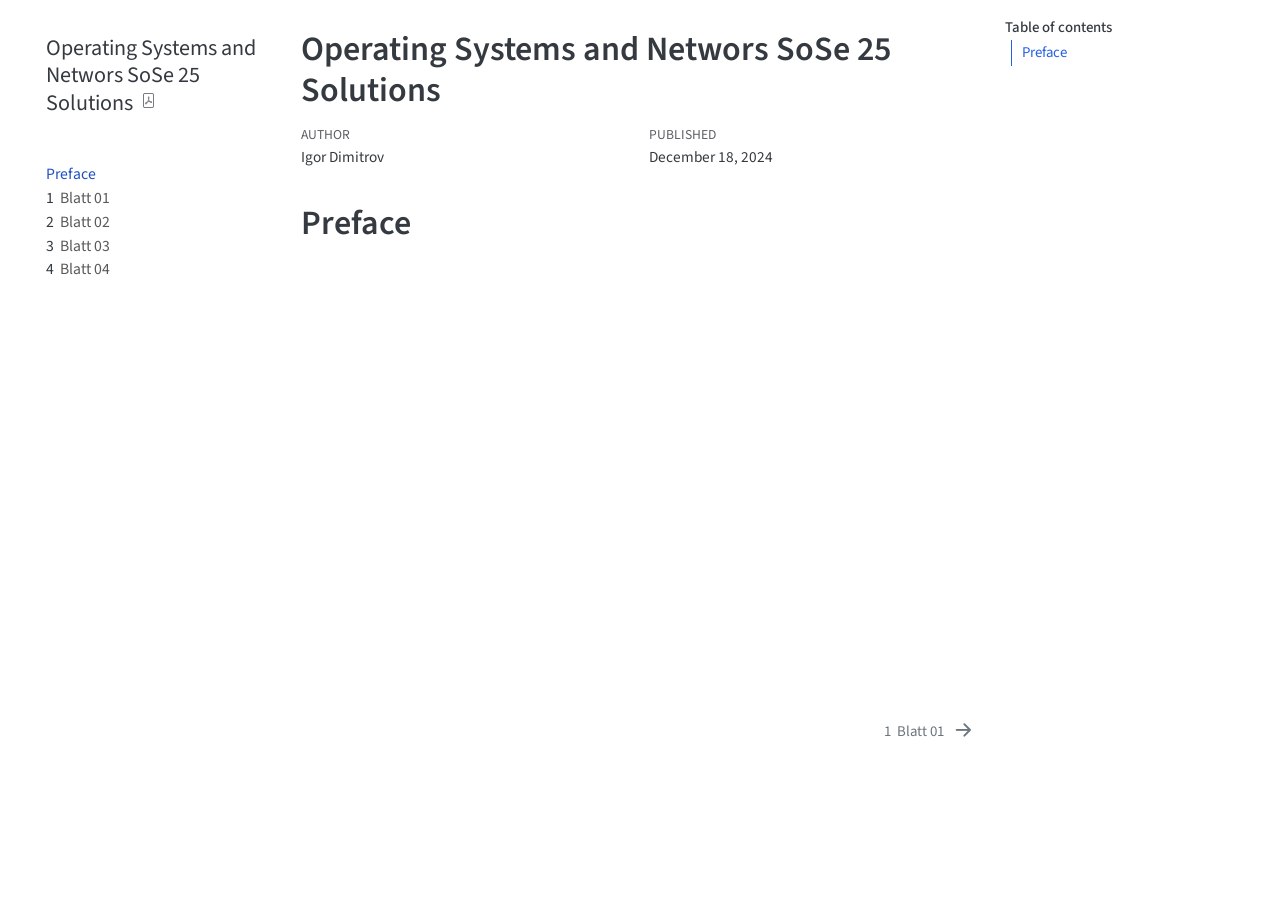
==== commit d234d6c2: "Built site for gh-pages" ====
--- a/index.html
+++ b/index.html
@@ -132,6 +132,12 @@
   <div class="sidebar-item-container"> 
   <a href="./sh03/03.html" class="sidebar-item-text sidebar-link">
  <span class="menu-text"><span class="chapter-number">3</span>&nbsp; <span class="chapter-title">Blatt 03</span></span></a>
+  </div>
+</li>
+        <li class="sidebar-item">
+  <div class="sidebar-item-container"> 
+  <a href="./sh04/04.html" class="sidebar-item-text sidebar-link">
+ <span class="menu-text"><span class="chapter-number">4</span>&nbsp; <span class="chapter-title">Blatt 04</span></span></a>
   </div>
 </li>
     </ul>
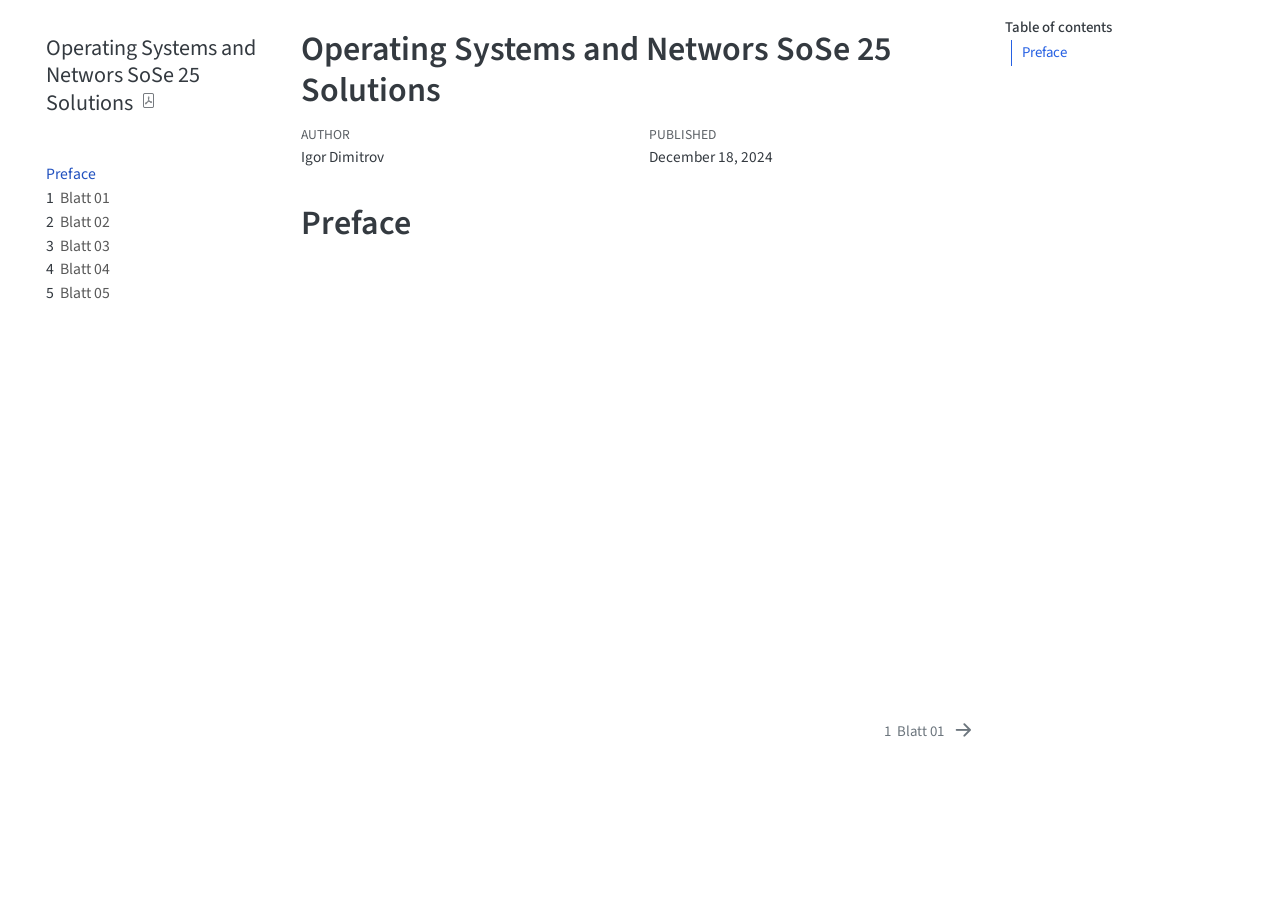
==== commit 9396bbd2: "Built site for gh-pages" ====
--- a/index.html
+++ b/index.html
@@ -138,6 +138,12 @@
   <div class="sidebar-item-container"> 
   <a href="./sh04/04.html" class="sidebar-item-text sidebar-link">
  <span class="menu-text"><span class="chapter-number">4</span>&nbsp; <span class="chapter-title">Blatt 04</span></span></a>
+  </div>
+</li>
+        <li class="sidebar-item">
+  <div class="sidebar-item-container"> 
+  <a href="./sh05/05.html" class="sidebar-item-text sidebar-link">
+ <span class="menu-text"><span class="chapter-number">5</span>&nbsp; <span class="chapter-title">Blatt 05</span></span></a>
   </div>
 </li>
     </ul>
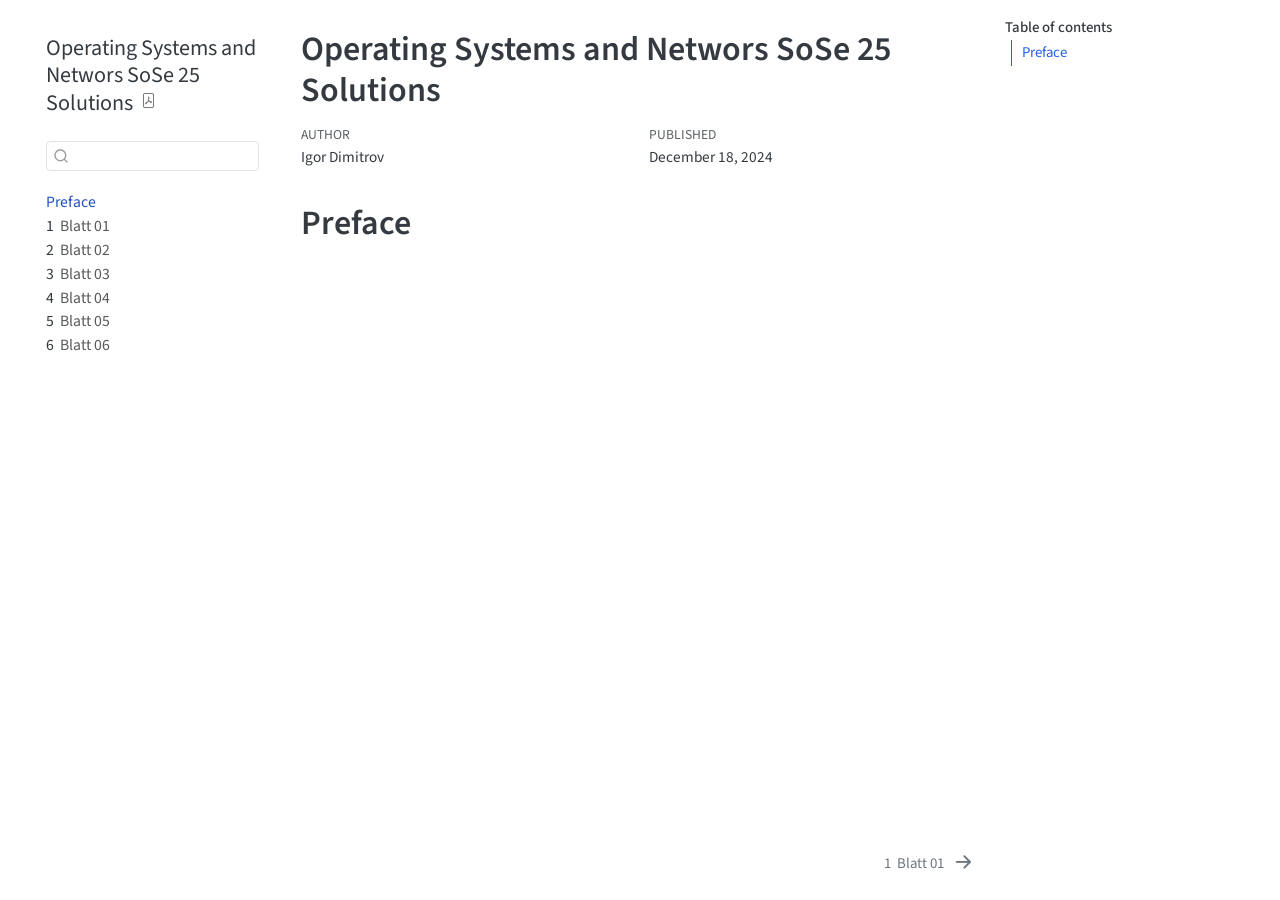
==== commit a14b84b9: "Built site for gh-pages" ====
--- a/index.html
+++ b/index.html
@@ -2,7 +2,7 @@
 <html xmlns="http://www.w3.org/1999/xhtml" lang="en" xml:lang="en"><head>
 
 <meta charset="utf-8">
-<meta name="generator" content="quarto-1.4.553">
+<meta name="generator" content="quarto-1.7.29">
 
 <meta name="viewport" content="width=device-width, initial-scale=1.0, user-scalable=yes">
 
@@ -33,15 +33,16 @@
 <script src="site_libs/quarto-search/quarto-search.js"></script>
 <meta name="quarto:offset" content="./">
 <link href="./sh01/01.html" rel="next">
-<script src="site_libs/quarto-html/quarto.js"></script>
+<script src="site_libs/quarto-html/quarto.js" type="module"></script>
+<script src="site_libs/quarto-html/tabsets/tabsets.js" type="module"></script>
 <script src="site_libs/quarto-html/popper.min.js"></script>
 <script src="site_libs/quarto-html/tippy.umd.min.js"></script>
 <script src="site_libs/quarto-html/anchor.min.js"></script>
 <link href="site_libs/quarto-html/tippy.css" rel="stylesheet">
-<link href="site_libs/quarto-html/quarto-syntax-highlighting.css" rel="stylesheet" id="quarto-text-highlighting-styles">
+<link href="site_libs/quarto-html/quarto-syntax-highlighting-0815c480559380816a4d1ea211a47e91.css" rel="stylesheet" id="quarto-text-highlighting-styles">
 <script src="site_libs/bootstrap/bootstrap.min.js"></script>
 <link href="site_libs/bootstrap/bootstrap-icons.css" rel="stylesheet">
-<link href="site_libs/bootstrap/bootstrap.min.css" rel="stylesheet" id="quarto-bootstrap" data-mode="light">
+<link href="site_libs/bootstrap/bootstrap-c3a2d651aa4395157ae7bfe663570641.min.css" rel="stylesheet" append-hash="true" id="quarto-bootstrap" data-mode="light">
 <script id="quarto-search-options" type="application/json">{
   "location": "sidebar",
   "copy-button": false,
@@ -73,19 +74,19 @@
 
 </head>
 
-<body class="nav-sidebar floating">
+<body class="nav-sidebar floating quarto-light">
 
 <div id="quarto-search-results"></div>
   <header id="quarto-header" class="headroom fixed-top">
   <nav class="quarto-secondary-nav">
     <div class="container-fluid d-flex">
-      <button type="button" class="quarto-btn-toggle btn" data-bs-toggle="collapse" data-bs-target=".quarto-sidebar-collapse-item" aria-controls="quarto-sidebar" aria-expanded="false" aria-label="Toggle sidebar navigation" onclick="if (window.quartoToggleHeadroom) { window.quartoToggleHeadroom(); }">
+      <button type="button" class="quarto-btn-toggle btn" data-bs-toggle="collapse" role="button" data-bs-target=".quarto-sidebar-collapse-item" aria-controls="quarto-sidebar" aria-expanded="false" aria-label="Toggle sidebar navigation" onclick="if (window.quartoToggleHeadroom) { window.quartoToggleHeadroom(); }">
         <i class="bi bi-layout-text-sidebar-reverse"></i>
       </button>
         <nav class="quarto-page-breadcrumbs" aria-label="breadcrumb"><ol class="breadcrumb"><li class="breadcrumb-item"><a href="./index.html">Preface</a></li></ol></nav>
-        <a class="flex-grow-1" role="button" data-bs-toggle="collapse" data-bs-target=".quarto-sidebar-collapse-item" aria-controls="quarto-sidebar" aria-expanded="false" aria-label="Toggle sidebar navigation" onclick="if (window.quartoToggleHeadroom) { window.quartoToggleHeadroom(); }">      
+        <a class="flex-grow-1" role="navigation" data-bs-toggle="collapse" data-bs-target=".quarto-sidebar-collapse-item" aria-controls="quarto-sidebar" aria-expanded="false" aria-label="Toggle sidebar navigation" onclick="if (window.quartoToggleHeadroom) { window.quartoToggleHeadroom(); }">      
         </a>
-      <button type="button" class="btn quarto-search-button" aria-label="" onclick="window.quartoOpenSearch();">
+      <button type="button" class="btn quarto-search-button" aria-label="Search" onclick="window.quartoOpenSearch();">
         <i class="bi bi-search"></i>
       </button>
     </div>
@@ -146,6 +147,12 @@
  <span class="menu-text"><span class="chapter-number">5</span>&nbsp; <span class="chapter-title">Blatt 05</span></span></a>
   </div>
 </li>
+        <li class="sidebar-item">
+  <div class="sidebar-item-container"> 
+  <a href="./sh06/06.html" class="sidebar-item-text sidebar-link">
+ <span class="menu-text"><span class="chapter-number">6</span>&nbsp; <span class="chapter-title">Blatt 06</span></span></a>
+  </div>
+</li>
     </ul>
     </div>
 </nav>
@@ -202,228 +209,242 @@
 
 </main> <!-- /main -->
 <script id="quarto-html-after-body" type="application/javascript">
-window.document.addEventListener("DOMContentLoaded", function (event) {
-  const toggleBodyColorMode = (bsSheetEl) => {
-    const mode = bsSheetEl.getAttribute("data-mode");
-    const bodyEl = window.document.querySelector("body");
-    if (mode === "dark") {
-      bodyEl.classList.add("quarto-dark");
-      bodyEl.classList.remove("quarto-light");
-    } else {
-      bodyEl.classList.add("quarto-light");
-      bodyEl.classList.remove("quarto-dark");
-    }
-  }
-  const toggleBodyColorPrimary = () => {
-    const bsSheetEl = window.document.querySelector("link#quarto-bootstrap");
-    if (bsSheetEl) {
-      toggleBodyColorMode(bsSheetEl);
-    }
-  }
-  toggleBodyColorPrimary();  
-  const icon = "";
-  const anchorJS = new window.AnchorJS();
-  anchorJS.options = {
-    placement: 'right',
-    icon: icon
-  };
-  anchorJS.add('.anchored');
-  const isCodeAnnotation = (el) => {
-    for (const clz of el.classList) {
-      if (clz.startsWith('code-annotation-')) {                     
-        return true;
-      }
-    }
-    return false;
-  }
-  const clipboard = new window.ClipboardJS('.code-copy-button', {
-    text: function(trigger) {
-      const codeEl = trigger.previousElementSibling.cloneNode(true);
-      for (const childEl of codeEl.children) {
-        if (isCodeAnnotation(childEl)) {
-          childEl.remove();
-        }
-      }
-      return codeEl.innerText;
-    }
-  });
-  clipboard.on('success', function(e) {
-    // button target
-    const button = e.trigger;
-    // don't keep focus
-    button.blur();
-    // flash "checked"
-    button.classList.add('code-copy-button-checked');
-    var currentTitle = button.getAttribute("title");
-    button.setAttribute("title", "Copied!");
-    let tooltip;
-    if (window.bootstrap) {
-      button.setAttribute("data-bs-toggle", "tooltip");
-      button.setAttribute("data-bs-placement", "left");
-      button.setAttribute("data-bs-title", "Copied!");
-      tooltip = new bootstrap.Tooltip(button, 
-        { trigger: "manual", 
-          customClass: "code-copy-button-tooltip",
-          offset: [0, -8]});
-      tooltip.show();    
-    }
-    setTimeout(function() {
-      if (tooltip) {
-        tooltip.hide();
-        button.removeAttribute("data-bs-title");
-        button.removeAttribute("data-bs-toggle");
-        button.removeAttribute("data-bs-placement");
-      }
-      button.setAttribute("title", currentTitle);
-      button.classList.remove('code-copy-button-checked');
-    }, 1000);
-    // clear code selection
-    e.clearSelection();
-  });
-    var localhostRegex = new RegExp(/^(?:http|https):\/\/localhost\:?[0-9]*\//);
-    var mailtoRegex = new RegExp(/^mailto:/);
-      var filterRegex = new RegExp('/' + window.location.host + '/');
-    var isInternal = (href) => {
-        return filterRegex.test(href) || localhostRegex.test(href) || mailtoRegex.test(href);
-    }
-    // Inspect non-navigation links and adorn them if external
- 	var links = window.document.querySelectorAll('a[href]:not(.nav-link):not(.navbar-brand):not(.toc-action):not(.sidebar-link):not(.sidebar-item-toggle):not(.pagination-link):not(.no-external):not([aria-hidden]):not(.dropdown-item):not(.quarto-navigation-tool)');
-    for (var i=0; i<links.length; i++) {
-      const link = links[i];
-      if (!isInternal(link.href)) {
-        // undo the damage that might have been done by quarto-nav.js in the case of
-        // links that we want to consider external
-        if (link.dataset.originalHref !== undefined) {
-          link.href = link.dataset.originalHref;
-        }
-      }
-    }
-  function tippyHover(el, contentFn, onTriggerFn, onUntriggerFn) {
-    const config = {
-      allowHTML: true,
-      maxWidth: 500,
-      delay: 100,
-      arrow: false,
-      appendTo: function(el) {
-          return el.parentElement;
-      },
-      interactive: true,
-      interactiveBorder: 10,
-      theme: 'quarto',
-      placement: 'bottom-start',
+  window.document.addEventListener("DOMContentLoaded", function (event) {
+    const icon = "";
+    const anchorJS = new window.AnchorJS();
+    anchorJS.options = {
+      placement: 'right',
+      icon: icon
     };
-    if (contentFn) {
-      config.content = contentFn;
-    }
-    if (onTriggerFn) {
-      config.onTrigger = onTriggerFn;
-    }
-    if (onUntriggerFn) {
-      config.onUntrigger = onUntriggerFn;
-    }
-    window.tippy(el, config); 
-  }
-  const noterefs = window.document.querySelectorAll('a[role="doc-noteref"]');
-  for (var i=0; i<noterefs.length; i++) {
-    const ref = noterefs[i];
-    tippyHover(ref, function() {
-      // use id or data attribute instead here
-      let href = ref.getAttribute('data-footnote-href') || ref.getAttribute('href');
-      try { href = new URL(href).hash; } catch {}
-      const id = href.replace(/^#\/?/, "");
-      const note = window.document.getElementById(id);
-      if (note) {
-        return note.innerHTML;
+    anchorJS.add('.anchored');
+    const isCodeAnnotation = (el) => {
+      for (const clz of el.classList) {
+        if (clz.startsWith('code-annotation-')) {                     
+          return true;
+        }
+      }
+      return false;
+    }
+    const onCopySuccess = function(e) {
+      // button target
+      const button = e.trigger;
+      // don't keep focus
+      button.blur();
+      // flash "checked"
+      button.classList.add('code-copy-button-checked');
+      var currentTitle = button.getAttribute("title");
+      button.setAttribute("title", "Copied!");
+      let tooltip;
+      if (window.bootstrap) {
+        button.setAttribute("data-bs-toggle", "tooltip");
+        button.setAttribute("data-bs-placement", "left");
+        button.setAttribute("data-bs-title", "Copied!");
+        tooltip = new bootstrap.Tooltip(button, 
+          { trigger: "manual", 
+            customClass: "code-copy-button-tooltip",
+            offset: [0, -8]});
+        tooltip.show();    
+      }
+      setTimeout(function() {
+        if (tooltip) {
+          tooltip.hide();
+          button.removeAttribute("data-bs-title");
+          button.removeAttribute("data-bs-toggle");
+          button.removeAttribute("data-bs-placement");
+        }
+        button.setAttribute("title", currentTitle);
+        button.classList.remove('code-copy-button-checked');
+      }, 1000);
+      // clear code selection
+      e.clearSelection();
+    }
+    const getTextToCopy = function(trigger) {
+        const codeEl = trigger.previousElementSibling.cloneNode(true);
+        for (const childEl of codeEl.children) {
+          if (isCodeAnnotation(childEl)) {
+            childEl.remove();
+          }
+        }
+        return codeEl.innerText;
+    }
+    const clipboard = new window.ClipboardJS('.code-copy-button:not([data-in-quarto-modal])', {
+      text: getTextToCopy
+    });
+    clipboard.on('success', onCopySuccess);
+    if (window.document.getElementById('quarto-embedded-source-code-modal')) {
+      const clipboardModal = new window.ClipboardJS('.code-copy-button[data-in-quarto-modal]', {
+        text: getTextToCopy,
+        container: window.document.getElementById('quarto-embedded-source-code-modal')
+      });
+      clipboardModal.on('success', onCopySuccess);
+    }
+      var localhostRegex = new RegExp(/^(?:http|https):\/\/localhost\:?[0-9]*\//);
+      var mailtoRegex = new RegExp(/^mailto:/);
+        var filterRegex = new RegExp('/' + window.location.host + '/');
+      var isInternal = (href) => {
+          return filterRegex.test(href) || localhostRegex.test(href) || mailtoRegex.test(href);
+      }
+      // Inspect non-navigation links and adorn them if external
+     var links = window.document.querySelectorAll('a[href]:not(.nav-link):not(.navbar-brand):not(.toc-action):not(.sidebar-link):not(.sidebar-item-toggle):not(.pagination-link):not(.no-external):not([aria-hidden]):not(.dropdown-item):not(.quarto-navigation-tool):not(.about-link)');
+      for (var i=0; i<links.length; i++) {
+        const link = links[i];
+        if (!isInternal(link.href)) {
+          // undo the damage that might have been done by quarto-nav.js in the case of
+          // links that we want to consider external
+          if (link.dataset.originalHref !== undefined) {
+            link.href = link.dataset.originalHref;
+          }
+        }
+      }
+    function tippyHover(el, contentFn, onTriggerFn, onUntriggerFn) {
+      const config = {
+        allowHTML: true,
+        maxWidth: 500,
+        delay: 100,
+        arrow: false,
+        appendTo: function(el) {
+            return el.parentElement;
+        },
+        interactive: true,
+        interactiveBorder: 10,
+        theme: 'quarto',
+        placement: 'bottom-start',
+      };
+      if (contentFn) {
+        config.content = contentFn;
+      }
+      if (onTriggerFn) {
+        config.onTrigger = onTriggerFn;
+      }
+      if (onUntriggerFn) {
+        config.onUntrigger = onUntriggerFn;
+      }
+      window.tippy(el, config); 
+    }
+    const noterefs = window.document.querySelectorAll('a[role="doc-noteref"]');
+    for (var i=0; i<noterefs.length; i++) {
+      const ref = noterefs[i];
+      tippyHover(ref, function() {
+        // use id or data attribute instead here
+        let href = ref.getAttribute('data-footnote-href') || ref.getAttribute('href');
+        try { href = new URL(href).hash; } catch {}
+        const id = href.replace(/^#\/?/, "");
+        const note = window.document.getElementById(id);
+        if (note) {
+          return note.innerHTML;
+        } else {
+          return "";
+        }
+      });
+    }
+    const xrefs = window.document.querySelectorAll('a.quarto-xref');
+    const processXRef = (id, note) => {
+      // Strip column container classes
+      const stripColumnClz = (el) => {
+        el.classList.remove("page-full", "page-columns");
+        if (el.children) {
+          for (const child of el.children) {
+            stripColumnClz(child);
+          }
+        }
+      }
+      stripColumnClz(note)
+      if (id === null || id.startsWith('sec-')) {
+        // Special case sections, only their first couple elements
+        const container = document.createElement("div");
+        if (note.children && note.children.length > 2) {
+          container.appendChild(note.children[0].cloneNode(true));
+          for (let i = 1; i < note.children.length; i++) {
+            const child = note.children[i];
+            if (child.tagName === "P" && child.innerText === "") {
+              continue;
+            } else {
+              container.appendChild(child.cloneNode(true));
+              break;
+            }
+          }
+          if (window.Quarto?.typesetMath) {
+            window.Quarto.typesetMath(container);
+          }
+          return container.innerHTML
+        } else {
+          if (window.Quarto?.typesetMath) {
+            window.Quarto.typesetMath(note);
+          }
+          return note.innerHTML;
+        }
       } else {
-        return "";
-      }
-    });
-  }
-  const xrefs = window.document.querySelectorAll('a.quarto-xref');
-  const processXRef = (id, note) => {
-    // Strip column container classes
-    const stripColumnClz = (el) => {
-      el.classList.remove("page-full", "page-columns");
-      if (el.children) {
-        for (const child of el.children) {
-          stripColumnClz(child);
-        }
-      }
-    }
-    stripColumnClz(note)
-    if (id === null || id.startsWith('sec-')) {
-      // Special case sections, only their first couple elements
-      const container = document.createElement("div");
-      if (note.children && note.children.length > 2) {
-        container.appendChild(note.children[0].cloneNode(true));
-        for (let i = 1; i < note.children.length; i++) {
-          const child = note.children[i];
-          if (child.tagName === "P" && child.innerText === "") {
-            continue;
-          } else {
-            container.appendChild(child.cloneNode(true));
-            break;
-          }
-        }
-        if (window.Quarto?.typesetMath) {
-          window.Quarto.typesetMath(container);
-        }
-        return container.innerHTML
-      } else {
+        // Remove any anchor links if they are present
+        const anchorLink = note.querySelector('a.anchorjs-link');
+        if (anchorLink) {
+          anchorLink.remove();
+        }
         if (window.Quarto?.typesetMath) {
           window.Quarto.typesetMath(note);
         }
-        return note.innerHTML;
-      }
-    } else {
-      // Remove any anchor links if they are present
-      const anchorLink = note.querySelector('a.anchorjs-link');
-      if (anchorLink) {
-        anchorLink.remove();
-      }
-      if (window.Quarto?.typesetMath) {
-        window.Quarto.typesetMath(note);
-      }
-      // TODO in 1.5, we should make sure this works without a callout special case
-      if (note.classList.contains("callout")) {
-        return note.outerHTML;
-      } else {
-        return note.innerHTML;
-      }
-    }
-  }
-  for (var i=0; i<xrefs.length; i++) {
-    const xref = xrefs[i];
-    tippyHover(xref, undefined, function(instance) {
-      instance.disable();
-      let url = xref.getAttribute('href');
-      let hash = undefined; 
-      if (url.startsWith('#')) {
-        hash = url;
-      } else {
-        try { hash = new URL(url).hash; } catch {}
-      }
-      if (hash) {
-        const id = hash.replace(/^#\/?/, "");
-        const note = window.document.getElementById(id);
-        if (note !== null) {
-          try {
-            const html = processXRef(id, note.cloneNode(true));
-            instance.setContent(html);
-          } finally {
-            instance.enable();
-            instance.show();
-          }
+        if (note.classList.contains("callout")) {
+          return note.outerHTML;
         } else {
-          // See if we can fetch this
-          fetch(url.split('#')[0])
+          return note.innerHTML;
+        }
+      }
+    }
+    for (var i=0; i<xrefs.length; i++) {
+      const xref = xrefs[i];
+      tippyHover(xref, undefined, function(instance) {
+        instance.disable();
+        let url = xref.getAttribute('href');
+        let hash = undefined; 
+        if (url.startsWith('#')) {
+          hash = url;
+        } else {
+          try { hash = new URL(url).hash; } catch {}
+        }
+        if (hash) {
+          const id = hash.replace(/^#\/?/, "");
+          const note = window.document.getElementById(id);
+          if (note !== null) {
+            try {
+              const html = processXRef(id, note.cloneNode(true));
+              instance.setContent(html);
+            } finally {
+              instance.enable();
+              instance.show();
+            }
+          } else {
+            // See if we can fetch this
+            fetch(url.split('#')[0])
+            .then(res => res.text())
+            .then(html => {
+              const parser = new DOMParser();
+              const htmlDoc = parser.parseFromString(html, "text/html");
+              const note = htmlDoc.getElementById(id);
+              if (note !== null) {
+                const html = processXRef(id, note);
+                instance.setContent(html);
+              } 
+            }).finally(() => {
+              instance.enable();
+              instance.show();
+            });
+          }
+        } else {
+          // See if we can fetch a full url (with no hash to target)
+          // This is a special case and we should probably do some content thinning / targeting
+          fetch(url)
           .then(res => res.text())
           .then(html => {
             const parser = new DOMParser();
             const htmlDoc = parser.parseFromString(html, "text/html");
-            const note = htmlDoc.getElementById(id);
+            const note = htmlDoc.querySelector('main.content');
             if (note !== null) {
-              const html = processXRef(id, note);
+              // This should only happen for chapter cross references
+              // (since there is no id in the URL)
+              // remove the first header
+              if (note.children.length > 0 && note.children[0].tagName === "HEADER") {
+                note.children[0].remove();
+              }
+              const html = processXRef(null, note);
               instance.setContent(html);
             } 
           }).finally(() => {
@@ -431,185 +452,161 @@
             instance.show();
           });
         }
+      }, function(instance) {
+      });
+    }
+        let selectedAnnoteEl;
+        const selectorForAnnotation = ( cell, annotation) => {
+          let cellAttr = 'data-code-cell="' + cell + '"';
+          let lineAttr = 'data-code-annotation="' +  annotation + '"';
+          const selector = 'span[' + cellAttr + '][' + lineAttr + ']';
+          return selector;
+        }
+        const selectCodeLines = (annoteEl) => {
+          const doc = window.document;
+          const targetCell = annoteEl.getAttribute("data-target-cell");
+          const targetAnnotation = annoteEl.getAttribute("data-target-annotation");
+          const annoteSpan = window.document.querySelector(selectorForAnnotation(targetCell, targetAnnotation));
+          const lines = annoteSpan.getAttribute("data-code-lines").split(",");
+          const lineIds = lines.map((line) => {
+            return targetCell + "-" + line;
+          })
+          let top = null;
+          let height = null;
+          let parent = null;
+          if (lineIds.length > 0) {
+              //compute the position of the single el (top and bottom and make a div)
+              const el = window.document.getElementById(lineIds[0]);
+              top = el.offsetTop;
+              height = el.offsetHeight;
+              parent = el.parentElement.parentElement;
+            if (lineIds.length > 1) {
+              const lastEl = window.document.getElementById(lineIds[lineIds.length - 1]);
+              const bottom = lastEl.offsetTop + lastEl.offsetHeight;
+              height = bottom - top;
+            }
+            if (top !== null && height !== null && parent !== null) {
+              // cook up a div (if necessary) and position it 
+              let div = window.document.getElementById("code-annotation-line-highlight");
+              if (div === null) {
+                div = window.document.createElement("div");
+                div.setAttribute("id", "code-annotation-line-highlight");
+                div.style.position = 'absolute';
+                parent.appendChild(div);
+              }
+              div.style.top = top - 2 + "px";
+              div.style.height = height + 4 + "px";
+              div.style.left = 0;
+              let gutterDiv = window.document.getElementById("code-annotation-line-highlight-gutter");
+              if (gutterDiv === null) {
+                gutterDiv = window.document.createElement("div");
+                gutterDiv.setAttribute("id", "code-annotation-line-highlight-gutter");
+                gutterDiv.style.position = 'absolute';
+                const codeCell = window.document.getElementById(targetCell);
+                const gutter = codeCell.querySelector('.code-annotation-gutter');
+                gutter.appendChild(gutterDiv);
+              }
+              gutterDiv.style.top = top - 2 + "px";
+              gutterDiv.style.height = height + 4 + "px";
+            }
+            selectedAnnoteEl = annoteEl;
+          }
+        };
+        const unselectCodeLines = () => {
+          const elementsIds = ["code-annotation-line-highlight", "code-annotation-line-highlight-gutter"];
+          elementsIds.forEach((elId) => {
+            const div = window.document.getElementById(elId);
+            if (div) {
+              div.remove();
+            }
+          });
+          selectedAnnoteEl = undefined;
+        };
+          // Handle positioning of the toggle
+      window.addEventListener(
+        "resize",
+        throttle(() => {
+          elRect = undefined;
+          if (selectedAnnoteEl) {
+            selectCodeLines(selectedAnnoteEl);
+          }
+        }, 10)
+      );
+      function throttle(fn, ms) {
+      let throttle = false;
+      let timer;
+        return (...args) => {
+          if(!throttle) { // first call gets through
+              fn.apply(this, args);
+              throttle = true;
+          } else { // all the others get throttled
+              if(timer) clearTimeout(timer); // cancel #2
+              timer = setTimeout(() => {
+                fn.apply(this, args);
+                timer = throttle = false;
+              }, ms);
+          }
+        };
+      }
+        // Attach click handler to the DT
+        const annoteDls = window.document.querySelectorAll('dt[data-target-cell]');
+        for (const annoteDlNode of annoteDls) {
+          annoteDlNode.addEventListener('click', (event) => {
+            const clickedEl = event.target;
+            if (clickedEl !== selectedAnnoteEl) {
+              unselectCodeLines();
+              const activeEl = window.document.querySelector('dt[data-target-cell].code-annotation-active');
+              if (activeEl) {
+                activeEl.classList.remove('code-annotation-active');
+              }
+              selectCodeLines(clickedEl);
+              clickedEl.classList.add('code-annotation-active');
+            } else {
+              // Unselect the line
+              unselectCodeLines();
+              clickedEl.classList.remove('code-annotation-active');
+            }
+          });
+        }
+    const findCites = (el) => {
+      const parentEl = el.parentElement;
+      if (parentEl) {
+        const cites = parentEl.dataset.cites;
+        if (cites) {
+          return {
+            el,
+            cites: cites.split(' ')
+          };
+        } else {
+          return findCites(el.parentElement)
+        }
       } else {
-        // See if we can fetch a full url (with no hash to target)
-        // This is a special case and we should probably do some content thinning / targeting
-        fetch(url)
-        .then(res => res.text())
-        .then(html => {
-          const parser = new DOMParser();
-          const htmlDoc = parser.parseFromString(html, "text/html");
-          const note = htmlDoc.querySelector('main.content');
-          if (note !== null) {
-            // This should only happen for chapter cross references
-            // (since there is no id in the URL)
-            // remove the first header
-            if (note.children.length > 0 && note.children[0].tagName === "HEADER") {
-              note.children[0].remove();
+        return undefined;
+      }
+    };
+    var bibliorefs = window.document.querySelectorAll('a[role="doc-biblioref"]');
+    for (var i=0; i<bibliorefs.length; i++) {
+      const ref = bibliorefs[i];
+      const citeInfo = findCites(ref);
+      if (citeInfo) {
+        tippyHover(citeInfo.el, function() {
+          var popup = window.document.createElement('div');
+          citeInfo.cites.forEach(function(cite) {
+            var citeDiv = window.document.createElement('div');
+            citeDiv.classList.add('hanging-indent');
+            citeDiv.classList.add('csl-entry');
+            var biblioDiv = window.document.getElementById('ref-' + cite);
+            if (biblioDiv) {
+              citeDiv.innerHTML = biblioDiv.innerHTML;
             }
-            const html = processXRef(null, note);
-            instance.setContent(html);
-          } 
-        }).finally(() => {
-          instance.enable();
-          instance.show();
+            popup.appendChild(citeDiv);
+          });
+          return popup.innerHTML;
         });
       }
-    }, function(instance) {
-    });
-  }
-      let selectedAnnoteEl;
-      const selectorForAnnotation = ( cell, annotation) => {
-        let cellAttr = 'data-code-cell="' + cell + '"';
-        let lineAttr = 'data-code-annotation="' +  annotation + '"';
-        const selector = 'span[' + cellAttr + '][' + lineAttr + ']';
-        return selector;
-      }
-      const selectCodeLines = (annoteEl) => {
-        const doc = window.document;
-        const targetCell = annoteEl.getAttribute("data-target-cell");
-        const targetAnnotation = annoteEl.getAttribute("data-target-annotation");
-        const annoteSpan = window.document.querySelector(selectorForAnnotation(targetCell, targetAnnotation));
-        const lines = annoteSpan.getAttribute("data-code-lines").split(",");
-        const lineIds = lines.map((line) => {
-          return targetCell + "-" + line;
-        })
-        let top = null;
-        let height = null;
-        let parent = null;
-        if (lineIds.length > 0) {
-            //compute the position of the single el (top and bottom and make a div)
-            const el = window.document.getElementById(lineIds[0]);
-            top = el.offsetTop;
-            height = el.offsetHeight;
-            parent = el.parentElement.parentElement;
-          if (lineIds.length > 1) {
-            const lastEl = window.document.getElementById(lineIds[lineIds.length - 1]);
-            const bottom = lastEl.offsetTop + lastEl.offsetHeight;
-            height = bottom - top;
-          }
-          if (top !== null && height !== null && parent !== null) {
-            // cook up a div (if necessary) and position it 
-            let div = window.document.getElementById("code-annotation-line-highlight");
-            if (div === null) {
-              div = window.document.createElement("div");
-              div.setAttribute("id", "code-annotation-line-highlight");
-              div.style.position = 'absolute';
-              parent.appendChild(div);
-            }
-            div.style.top = top - 2 + "px";
-            div.style.height = height + 4 + "px";
-            div.style.left = 0;
-            let gutterDiv = window.document.getElementById("code-annotation-line-highlight-gutter");
-            if (gutterDiv === null) {
-              gutterDiv = window.document.createElement("div");
-              gutterDiv.setAttribute("id", "code-annotation-line-highlight-gutter");
-              gutterDiv.style.position = 'absolute';
-              const codeCell = window.document.getElementById(targetCell);
-              const gutter = codeCell.querySelector('.code-annotation-gutter');
-              gutter.appendChild(gutterDiv);
-            }
-            gutterDiv.style.top = top - 2 + "px";
-            gutterDiv.style.height = height + 4 + "px";
-          }
-          selectedAnnoteEl = annoteEl;
-        }
-      };
-      const unselectCodeLines = () => {
-        const elementsIds = ["code-annotation-line-highlight", "code-annotation-line-highlight-gutter"];
-        elementsIds.forEach((elId) => {
-          const div = window.document.getElementById(elId);
-          if (div) {
-            div.remove();
-          }
-        });
-        selectedAnnoteEl = undefined;
-      };
-        // Handle positioning of the toggle
-    window.addEventListener(
-      "resize",
-      throttle(() => {
-        elRect = undefined;
-        if (selectedAnnoteEl) {
-          selectCodeLines(selectedAnnoteEl);
-        }
-      }, 10)
-    );
-    function throttle(fn, ms) {
-    let throttle = false;
-    let timer;
-      return (...args) => {
-        if(!throttle) { // first call gets through
-            fn.apply(this, args);
-            throttle = true;
-        } else { // all the others get throttled
-            if(timer) clearTimeout(timer); // cancel #2
-            timer = setTimeout(() => {
-              fn.apply(this, args);
-              timer = throttle = false;
-            }, ms);
-        }
-      };
-    }
-      // Attach click handler to the DT
-      const annoteDls = window.document.querySelectorAll('dt[data-target-cell]');
-      for (const annoteDlNode of annoteDls) {
-        annoteDlNode.addEventListener('click', (event) => {
-          const clickedEl = event.target;
-          if (clickedEl !== selectedAnnoteEl) {
-            unselectCodeLines();
-            const activeEl = window.document.querySelector('dt[data-target-cell].code-annotation-active');
-            if (activeEl) {
-              activeEl.classList.remove('code-annotation-active');
-            }
-            selectCodeLines(clickedEl);
-            clickedEl.classList.add('code-annotation-active');
-          } else {
-            // Unselect the line
-            unselectCodeLines();
-            clickedEl.classList.remove('code-annotation-active');
-          }
-        });
-      }
-  const findCites = (el) => {
-    const parentEl = el.parentElement;
-    if (parentEl) {
-      const cites = parentEl.dataset.cites;
-      if (cites) {
-        return {
-          el,
-          cites: cites.split(' ')
-        };
-      } else {
-        return findCites(el.parentElement)
-      }
-    } else {
-      return undefined;
-    }
-  };
-  var bibliorefs = window.document.querySelectorAll('a[role="doc-biblioref"]');
-  for (var i=0; i<bibliorefs.length; i++) {
-    const ref = bibliorefs[i];
-    const citeInfo = findCites(ref);
-    if (citeInfo) {
-      tippyHover(citeInfo.el, function() {
-        var popup = window.document.createElement('div');
-        citeInfo.cites.forEach(function(cite) {
-          var citeDiv = window.document.createElement('div');
-          citeDiv.classList.add('hanging-indent');
-          citeDiv.classList.add('csl-entry');
-          var biblioDiv = window.document.getElementById('ref-' + cite);
-          if (biblioDiv) {
-            citeDiv.innerHTML = biblioDiv.innerHTML;
-          }
-          popup.appendChild(citeDiv);
-        });
-        return popup.innerHTML;
-      });
-    }
-  }
-});
-</script>
+    }
+  });
+  </script>
 <nav class="page-navigation">
   <div class="nav-page nav-page-previous">
   </div>
--- a/site_libs/quarto-html/quarto-syntax-highlighting-0815c480559380816a4d1ea211a47e91.css
+++ b/site_libs/quarto-html/quarto-syntax-highlighting-0815c480559380816a4d1ea211a47e91.css
@@ -0,0 +1,236 @@
+/* quarto syntax highlight colors */
+:root {
+  --quarto-hl-ot-color: #003B4F;
+  --quarto-hl-at-color: #657422;
+  --quarto-hl-ss-color: #20794D;
+  --quarto-hl-an-color: #5E5E5E;
+  --quarto-hl-fu-color: #4758AB;
+  --quarto-hl-st-color: #20794D;
+  --quarto-hl-cf-color: #003B4F;
+  --quarto-hl-op-color: #5E5E5E;
+  --quarto-hl-er-color: #AD0000;
+  --quarto-hl-bn-color: #AD0000;
+  --quarto-hl-al-color: #AD0000;
+  --quarto-hl-va-color: #111111;
+  --quarto-hl-bu-color: inherit;
+  --quarto-hl-ex-color: inherit;
+  --quarto-hl-pp-color: #AD0000;
+  --quarto-hl-in-color: #5E5E5E;
+  --quarto-hl-vs-color: #20794D;
+  --quarto-hl-wa-color: #5E5E5E;
+  --quarto-hl-do-color: #5E5E5E;
+  --quarto-hl-im-color: #00769E;
+  --quarto-hl-ch-color: #20794D;
+  --quarto-hl-dt-color: #AD0000;
+  --quarto-hl-fl-color: #AD0000;
+  --quarto-hl-co-color: #5E5E5E;
+  --quarto-hl-cv-color: #5E5E5E;
+  --quarto-hl-cn-color: #8f5902;
+  --quarto-hl-sc-color: #5E5E5E;
+  --quarto-hl-dv-color: #AD0000;
+  --quarto-hl-kw-color: #003B4F;
+}
+
+/* other quarto variables */
+:root {
+  --quarto-font-monospace: SFMono-Regular, Menlo, Monaco, Consolas, "Liberation Mono", "Courier New", monospace;
+}
+
+/* syntax highlight based on Pandoc's rules */
+pre > code.sourceCode > span {
+  color: #003B4F;
+}
+
+code.sourceCode > span {
+  color: #003B4F;
+}
+
+div.sourceCode,
+div.sourceCode pre.sourceCode {
+  color: #003B4F;
+}
+
+/* Normal */
+code span {
+  color: #003B4F;
+}
+
+/* Alert */
+code span.al {
+  color: #AD0000;
+  font-style: inherit;
+}
+
+/* Annotation */
+code span.an {
+  color: #5E5E5E;
+  font-style: inherit;
+}
+
+/* Attribute */
+code span.at {
+  color: #657422;
+  font-style: inherit;
+}
+
+/* BaseN */
+code span.bn {
+  color: #AD0000;
+  font-style: inherit;
+}
+
+/* BuiltIn */
+code span.bu {
+  font-style: inherit;
+}
+
+/* ControlFlow */
+code span.cf {
+  color: #003B4F;
+  font-weight: bold;
+  font-style: inherit;
+}
+
+/* Char */
+code span.ch {
+  color: #20794D;
+  font-style: inherit;
+}
+
+/* Constant */
+code span.cn {
+  color: #8f5902;
+  font-style: inherit;
+}
+
+/* Comment */
+code span.co {
+  color: #5E5E5E;
+  font-style: inherit;
+}
+
+/* CommentVar */
+code span.cv {
+  color: #5E5E5E;
+  font-style: italic;
+}
+
+/* Documentation */
+code span.do {
+  color: #5E5E5E;
+  font-style: italic;
+}
+
+/* DataType */
+code span.dt {
+  color: #AD0000;
+  font-style: inherit;
+}
+
+/* DecVal */
+code span.dv {
+  color: #AD0000;
+  font-style: inherit;
+}
+
+/* Error */
+code span.er {
+  color: #AD0000;
+  font-style: inherit;
+}
+
+/* Extension */
+code span.ex {
+  font-style: inherit;
+}
+
+/* Float */
+code span.fl {
+  color: #AD0000;
+  font-style: inherit;
+}
+
+/* Function */
+code span.fu {
+  color: #4758AB;
+  font-style: inherit;
+}
+
+/* Import */
+code span.im {
+  color: #00769E;
+  font-style: inherit;
+}
+
+/* Information */
+code span.in {
+  color: #5E5E5E;
+  font-style: inherit;
+}
+
+/* Keyword */
+code span.kw {
+  color: #003B4F;
+  font-weight: bold;
+  font-style: inherit;
+}
+
+/* Operator */
+code span.op {
+  color: #5E5E5E;
+  font-style: inherit;
+}
+
+/* Other */
+code span.ot {
+  color: #003B4F;
+  font-style: inherit;
+}
+
+/* Preprocessor */
+code span.pp {
+  color: #AD0000;
+  font-style: inherit;
+}
+
+/* SpecialChar */
+code span.sc {
+  color: #5E5E5E;
+  font-style: inherit;
+}
+
+/* SpecialString */
+code span.ss {
+  color: #20794D;
+  font-style: inherit;
+}
+
+/* String */
+code span.st {
+  color: #20794D;
+  font-style: inherit;
+}
+
+/* Variable */
+code span.va {
+  color: #111111;
+  font-style: inherit;
+}
+
+/* VerbatimString */
+code span.vs {
+  color: #20794D;
+  font-style: inherit;
+}
+
+/* Warning */
+code span.wa {
+  color: #5E5E5E;
+  font-style: italic;
+}
+
+.prevent-inlining {
+  content: "</";
+}
+
+/*# sourceMappingURL=d398365ccb532ba00fe56d6aa1025863.css.map */
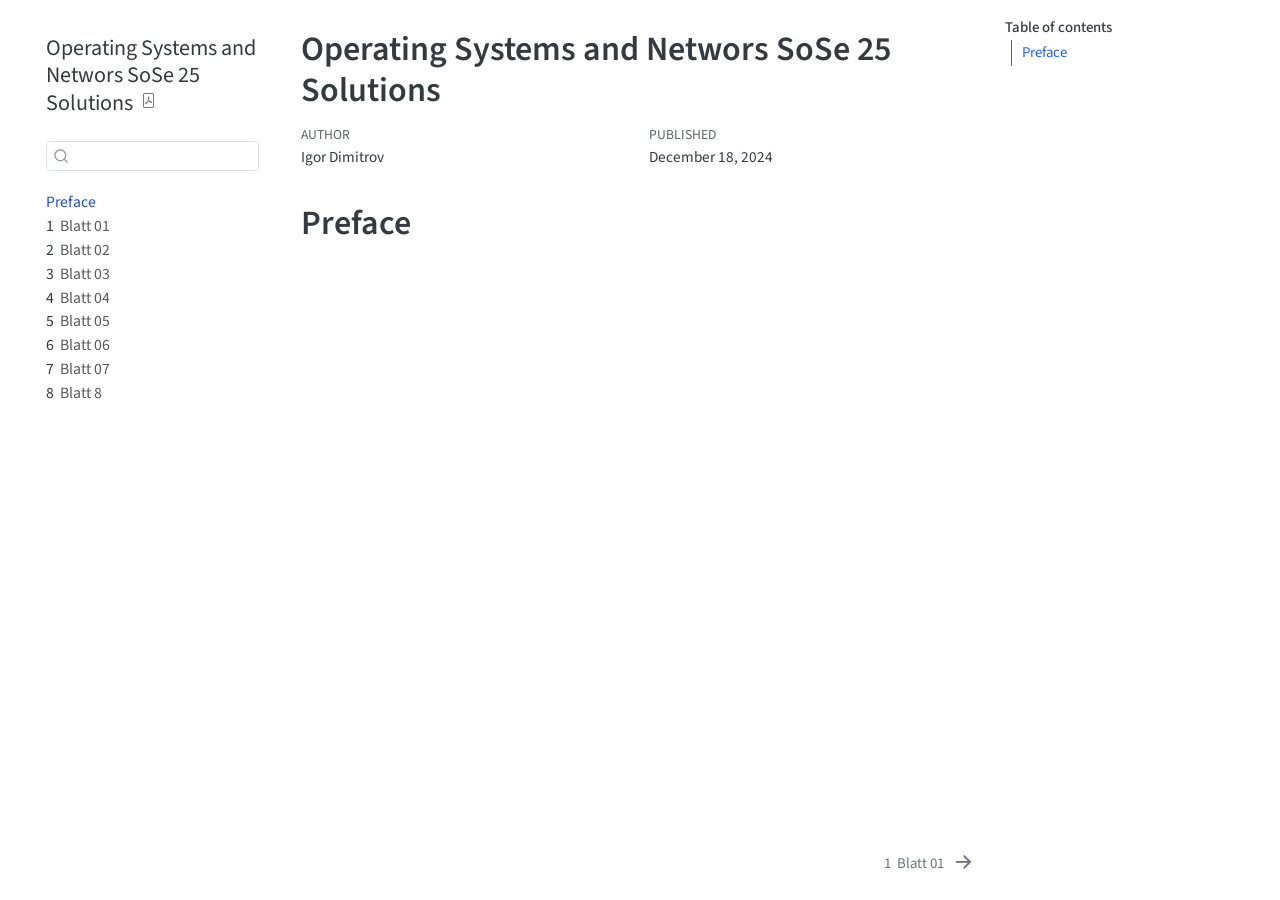
==== commit fad7926a: "Built site for gh-pages" ====
--- a/index.html
+++ b/index.html
@@ -2,7 +2,7 @@
 <html xmlns="http://www.w3.org/1999/xhtml" lang="en" xml:lang="en"><head>
 
 <meta charset="utf-8">
-<meta name="generator" content="quarto-1.7.29">
+<meta name="generator" content="quarto-1.7.32">
 
 <meta name="viewport" content="width=device-width, initial-scale=1.0, user-scalable=yes">
 
@@ -39,10 +39,10 @@
 <script src="site_libs/quarto-html/tippy.umd.min.js"></script>
 <script src="site_libs/quarto-html/anchor.min.js"></script>
 <link href="site_libs/quarto-html/tippy.css" rel="stylesheet">
-<link href="site_libs/quarto-html/quarto-syntax-highlighting-0815c480559380816a4d1ea211a47e91.css" rel="stylesheet" id="quarto-text-highlighting-styles">
+<link href="site_libs/quarto-html/quarto-syntax-highlighting-37eea08aefeeee20ff55810ff984fec1.css" rel="stylesheet" id="quarto-text-highlighting-styles">
 <script src="site_libs/bootstrap/bootstrap.min.js"></script>
 <link href="site_libs/bootstrap/bootstrap-icons.css" rel="stylesheet">
-<link href="site_libs/bootstrap/bootstrap-c3a2d651aa4395157ae7bfe663570641.min.css" rel="stylesheet" append-hash="true" id="quarto-bootstrap" data-mode="light">
+<link href="site_libs/bootstrap/bootstrap-bf132de45b538d253cd2e2da5fec6016.min.css" rel="stylesheet" append-hash="true" id="quarto-bootstrap" data-mode="light">
 <script id="quarto-search-options" type="application/json">{
   "location": "sidebar",
   "copy-button": false,
@@ -151,6 +151,18 @@
   <div class="sidebar-item-container"> 
   <a href="./sh06/06.html" class="sidebar-item-text sidebar-link">
  <span class="menu-text"><span class="chapter-number">6</span>&nbsp; <span class="chapter-title">Blatt 06</span></span></a>
+  </div>
+</li>
+        <li class="sidebar-item">
+  <div class="sidebar-item-container"> 
+  <a href="./sh07/07.html" class="sidebar-item-text sidebar-link">
+ <span class="menu-text"><span class="chapter-number">7</span>&nbsp; <span class="chapter-title">Blatt 07</span></span></a>
+  </div>
+</li>
+        <li class="sidebar-item">
+  <div class="sidebar-item-container"> 
+  <a href="./sh08/08.html" class="sidebar-item-text sidebar-link">
+ <span class="menu-text"><span class="chapter-number">8</span>&nbsp; <span class="chapter-title">Blatt 8</span></span></a>
   </div>
 </li>
     </ul>
--- a/site_libs/quarto-html/quarto-syntax-highlighting-37eea08aefeeee20ff55810ff984fec1.css
+++ b/site_libs/quarto-html/quarto-syntax-highlighting-37eea08aefeeee20ff55810ff984fec1.css
@@ -0,0 +1,236 @@
+/* quarto syntax highlight colors */
+:root {
+  --quarto-hl-ot-color: #003B4F;
+  --quarto-hl-at-color: #657422;
+  --quarto-hl-ss-color: #20794D;
+  --quarto-hl-an-color: #5E5E5E;
+  --quarto-hl-fu-color: #4758AB;
+  --quarto-hl-st-color: #20794D;
+  --quarto-hl-cf-color: #003B4F;
+  --quarto-hl-op-color: #5E5E5E;
+  --quarto-hl-er-color: #AD0000;
+  --quarto-hl-bn-color: #AD0000;
+  --quarto-hl-al-color: #AD0000;
+  --quarto-hl-va-color: #111111;
+  --quarto-hl-bu-color: inherit;
+  --quarto-hl-ex-color: inherit;
+  --quarto-hl-pp-color: #AD0000;
+  --quarto-hl-in-color: #5E5E5E;
+  --quarto-hl-vs-color: #20794D;
+  --quarto-hl-wa-color: #5E5E5E;
+  --quarto-hl-do-color: #5E5E5E;
+  --quarto-hl-im-color: #00769E;
+  --quarto-hl-ch-color: #20794D;
+  --quarto-hl-dt-color: #AD0000;
+  --quarto-hl-fl-color: #AD0000;
+  --quarto-hl-co-color: #5E5E5E;
+  --quarto-hl-cv-color: #5E5E5E;
+  --quarto-hl-cn-color: #8f5902;
+  --quarto-hl-sc-color: #5E5E5E;
+  --quarto-hl-dv-color: #AD0000;
+  --quarto-hl-kw-color: #003B4F;
+}
+
+/* other quarto variables */
+:root {
+  --quarto-font-monospace: SFMono-Regular, Menlo, Monaco, Consolas, "Liberation Mono", "Courier New", monospace;
+}
+
+/* syntax highlight based on Pandoc's rules */
+pre > code.sourceCode > span {
+  color: #003B4F;
+}
+
+code.sourceCode > span {
+  color: #003B4F;
+}
+
+div.sourceCode,
+div.sourceCode pre.sourceCode {
+  color: #003B4F;
+}
+
+/* Normal */
+code span {
+  color: #003B4F;
+}
+
+/* Alert */
+code span.al {
+  color: #AD0000;
+  font-style: inherit;
+}
+
+/* Annotation */
+code span.an {
+  color: #5E5E5E;
+  font-style: inherit;
+}
+
+/* Attribute */
+code span.at {
+  color: #657422;
+  font-style: inherit;
+}
+
+/* BaseN */
+code span.bn {
+  color: #AD0000;
+  font-style: inherit;
+}
+
+/* BuiltIn */
+code span.bu {
+  font-style: inherit;
+}
+
+/* ControlFlow */
+code span.cf {
+  color: #003B4F;
+  font-weight: bold;
+  font-style: inherit;
+}
+
+/* Char */
+code span.ch {
+  color: #20794D;
+  font-style: inherit;
+}
+
+/* Constant */
+code span.cn {
+  color: #8f5902;
+  font-style: inherit;
+}
+
+/* Comment */
+code span.co {
+  color: #5E5E5E;
+  font-style: inherit;
+}
+
+/* CommentVar */
+code span.cv {
+  color: #5E5E5E;
+  font-style: italic;
+}
+
+/* Documentation */
+code span.do {
+  color: #5E5E5E;
+  font-style: italic;
+}
+
+/* DataType */
+code span.dt {
+  color: #AD0000;
+  font-style: inherit;
+}
+
+/* DecVal */
+code span.dv {
+  color: #AD0000;
+  font-style: inherit;
+}
+
+/* Error */
+code span.er {
+  color: #AD0000;
+  font-style: inherit;
+}
+
+/* Extension */
+code span.ex {
+  font-style: inherit;
+}
+
+/* Float */
+code span.fl {
+  color: #AD0000;
+  font-style: inherit;
+}
+
+/* Function */
+code span.fu {
+  color: #4758AB;
+  font-style: inherit;
+}
+
+/* Import */
+code span.im {
+  color: #00769E;
+  font-style: inherit;
+}
+
+/* Information */
+code span.in {
+  color: #5E5E5E;
+  font-style: inherit;
+}
+
+/* Keyword */
+code span.kw {
+  color: #003B4F;
+  font-weight: bold;
+  font-style: inherit;
+}
+
+/* Operator */
+code span.op {
+  color: #5E5E5E;
+  font-style: inherit;
+}
+
+/* Other */
+code span.ot {
+  color: #003B4F;
+  font-style: inherit;
+}
+
+/* Preprocessor */
+code span.pp {
+  color: #AD0000;
+  font-style: inherit;
+}
+
+/* SpecialChar */
+code span.sc {
+  color: #5E5E5E;
+  font-style: inherit;
+}
+
+/* SpecialString */
+code span.ss {
+  color: #20794D;
+  font-style: inherit;
+}
+
+/* String */
+code span.st {
+  color: #20794D;
+  font-style: inherit;
+}
+
+/* Variable */
+code span.va {
+  color: #111111;
+  font-style: inherit;
+}
+
+/* VerbatimString */
+code span.vs {
+  color: #20794D;
+  font-style: inherit;
+}
+
+/* Warning */
+code span.wa {
+  color: #5E5E5E;
+  font-style: italic;
+}
+
+.prevent-inlining {
+  content: "</";
+}
+
+/*# sourceMappingURL=27d3d809615f7771493d095567f04340.css.map */
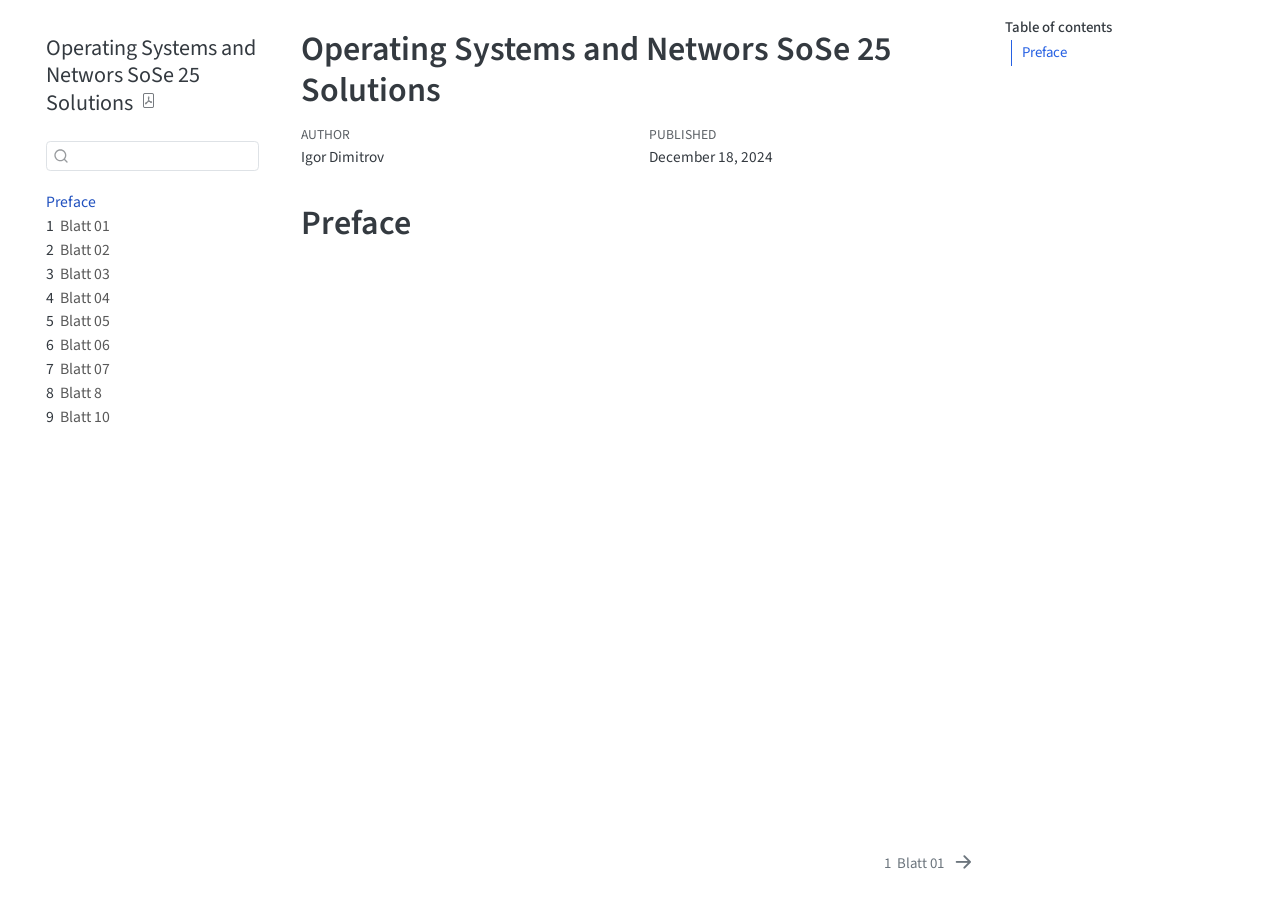
==== commit 7f656d18: "Built site for gh-pages" ====
--- a/index.html
+++ b/index.html
@@ -163,6 +163,12 @@
   <div class="sidebar-item-container"> 
   <a href="./sh08/08.html" class="sidebar-item-text sidebar-link">
  <span class="menu-text"><span class="chapter-number">8</span>&nbsp; <span class="chapter-title">Blatt 8</span></span></a>
+  </div>
+</li>
+        <li class="sidebar-item">
+  <div class="sidebar-item-container"> 
+  <a href="./sh10/10.html" class="sidebar-item-text sidebar-link">
+ <span class="menu-text"><span class="chapter-number">9</span>&nbsp; <span class="chapter-title">Blatt 10</span></span></a>
   </div>
 </li>
     </ul>
